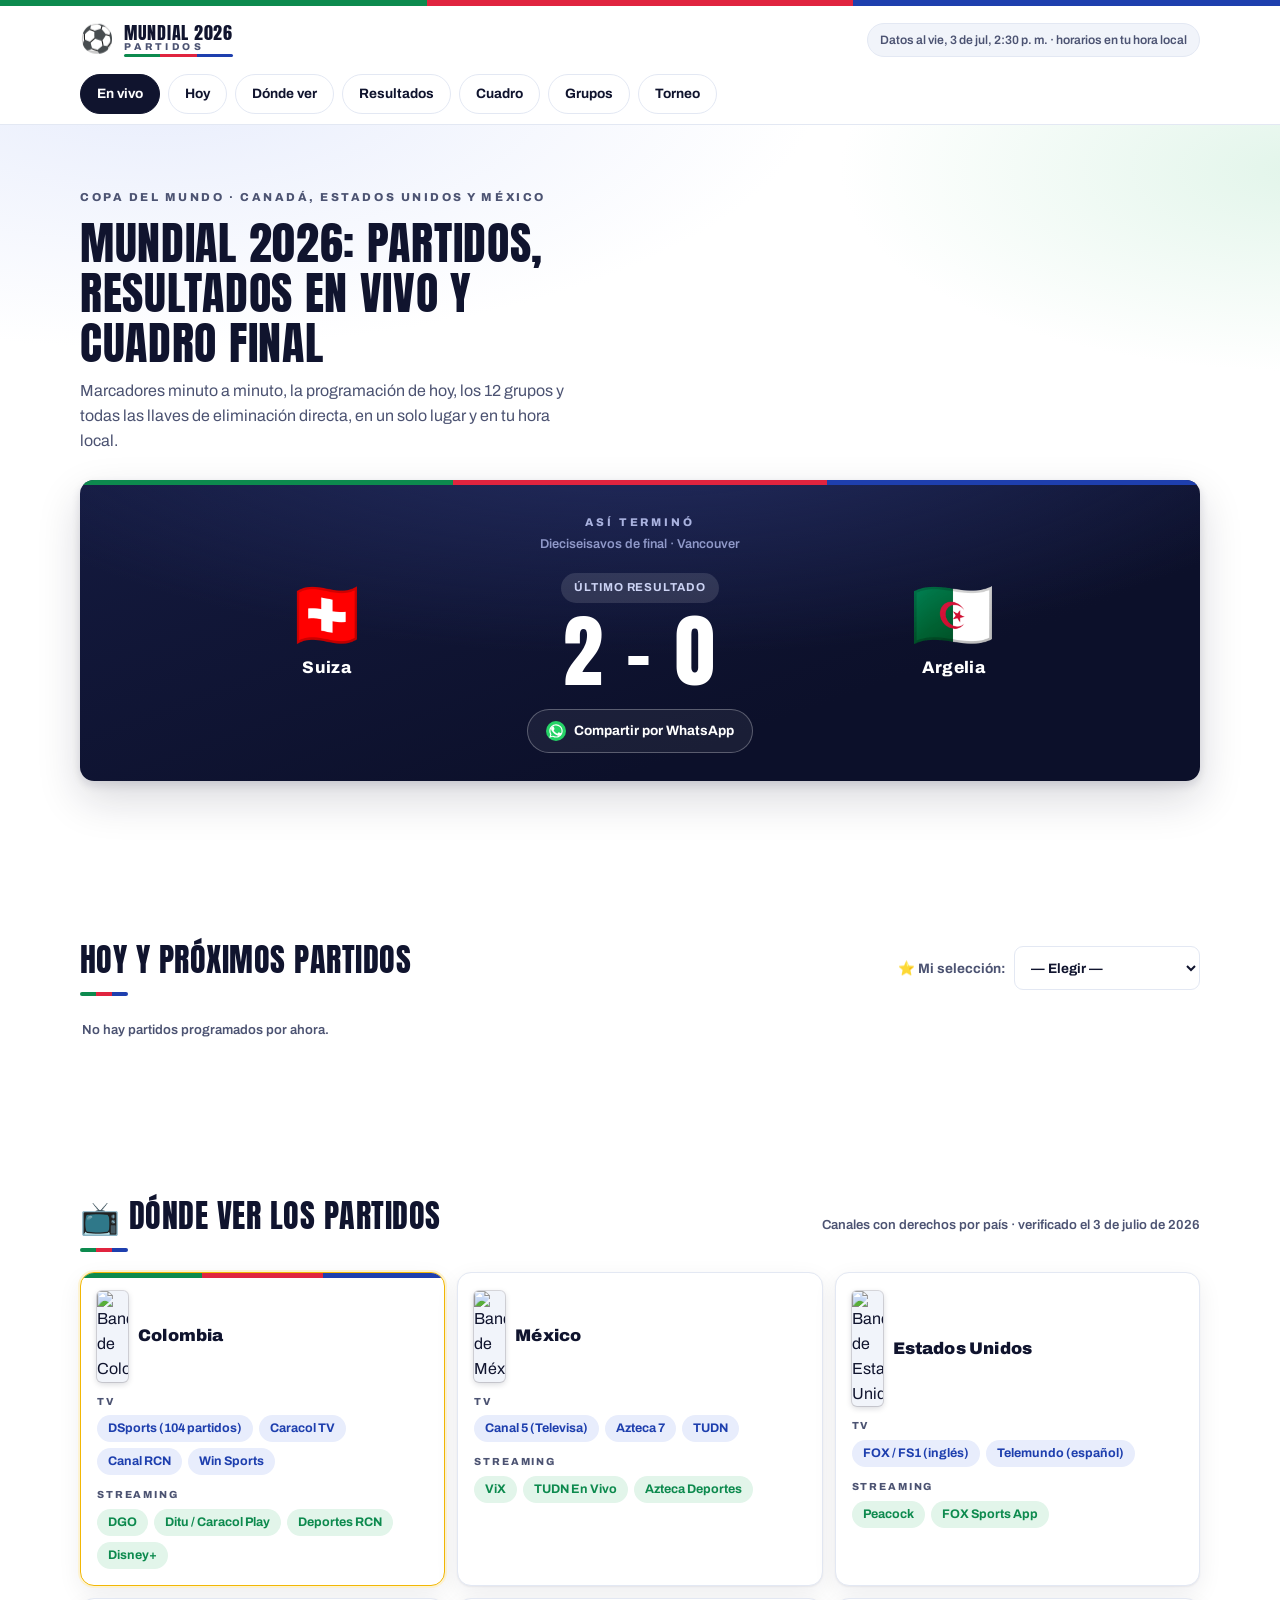
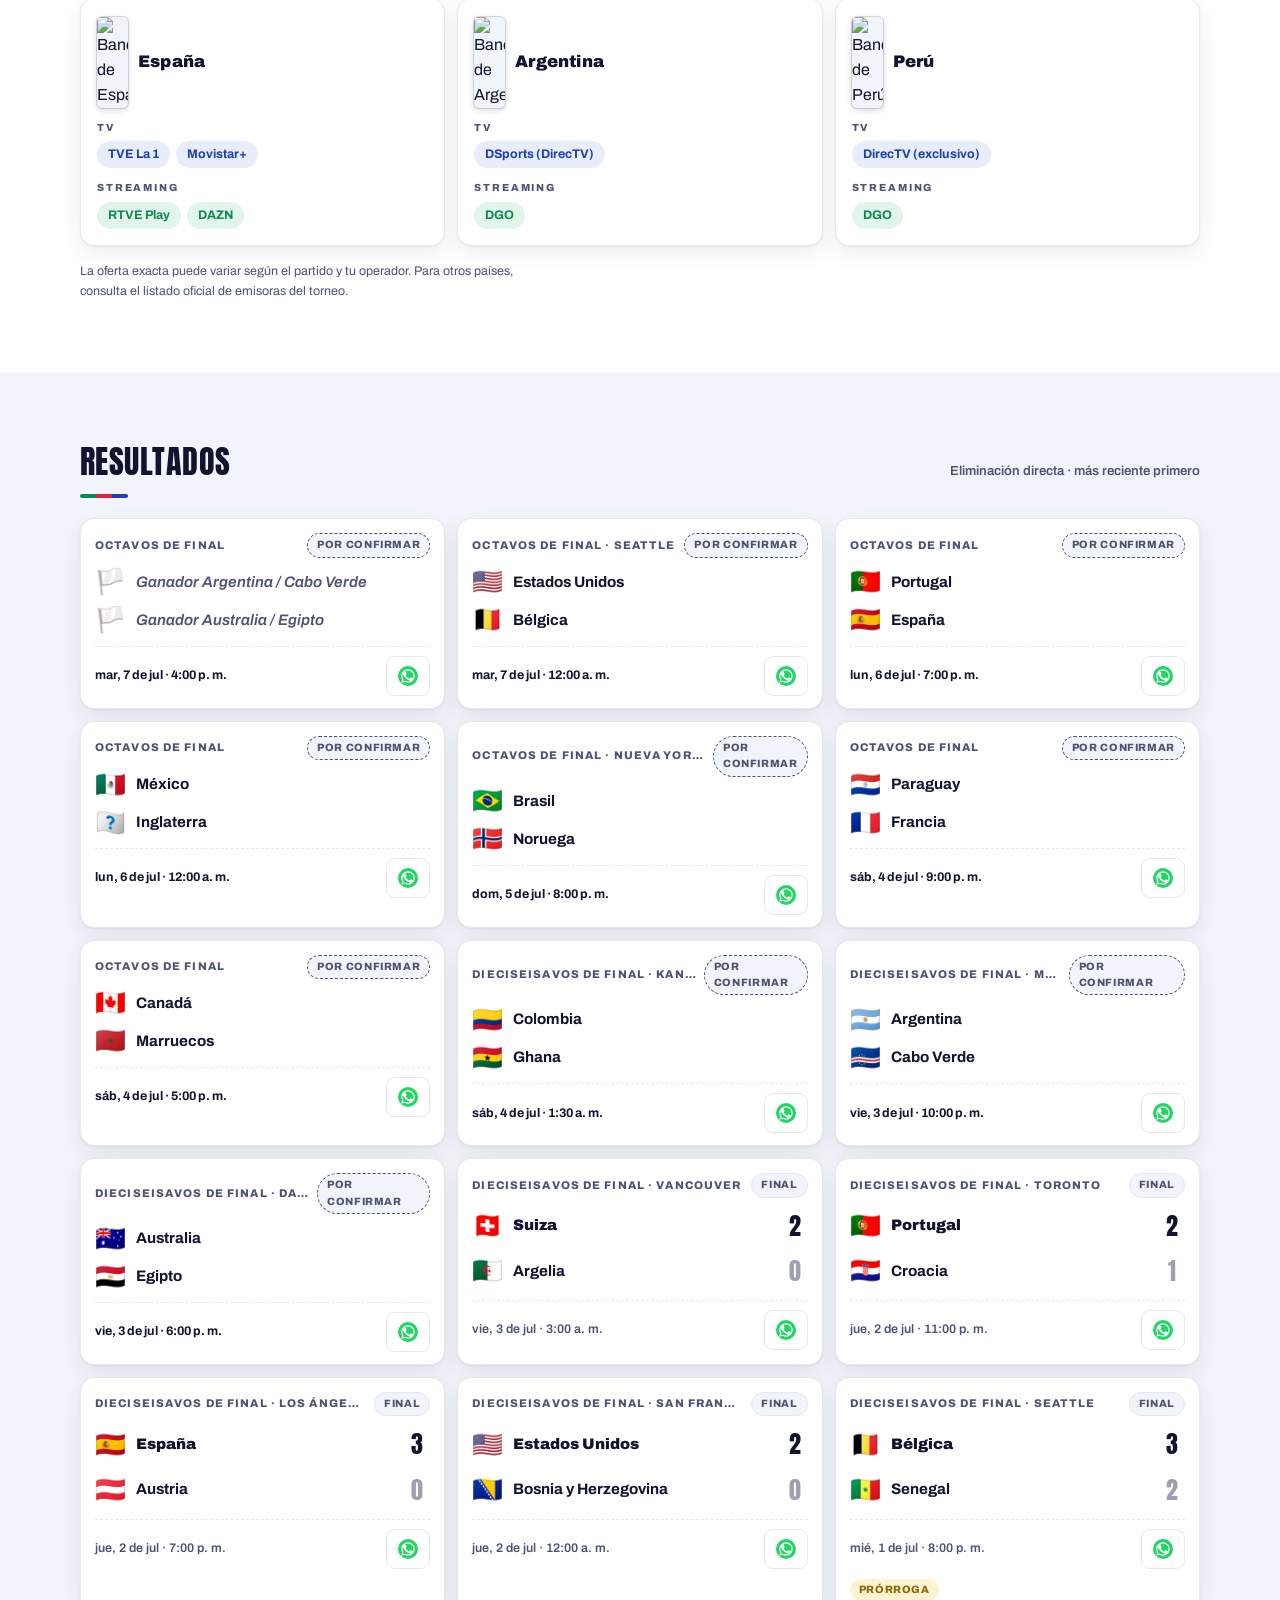
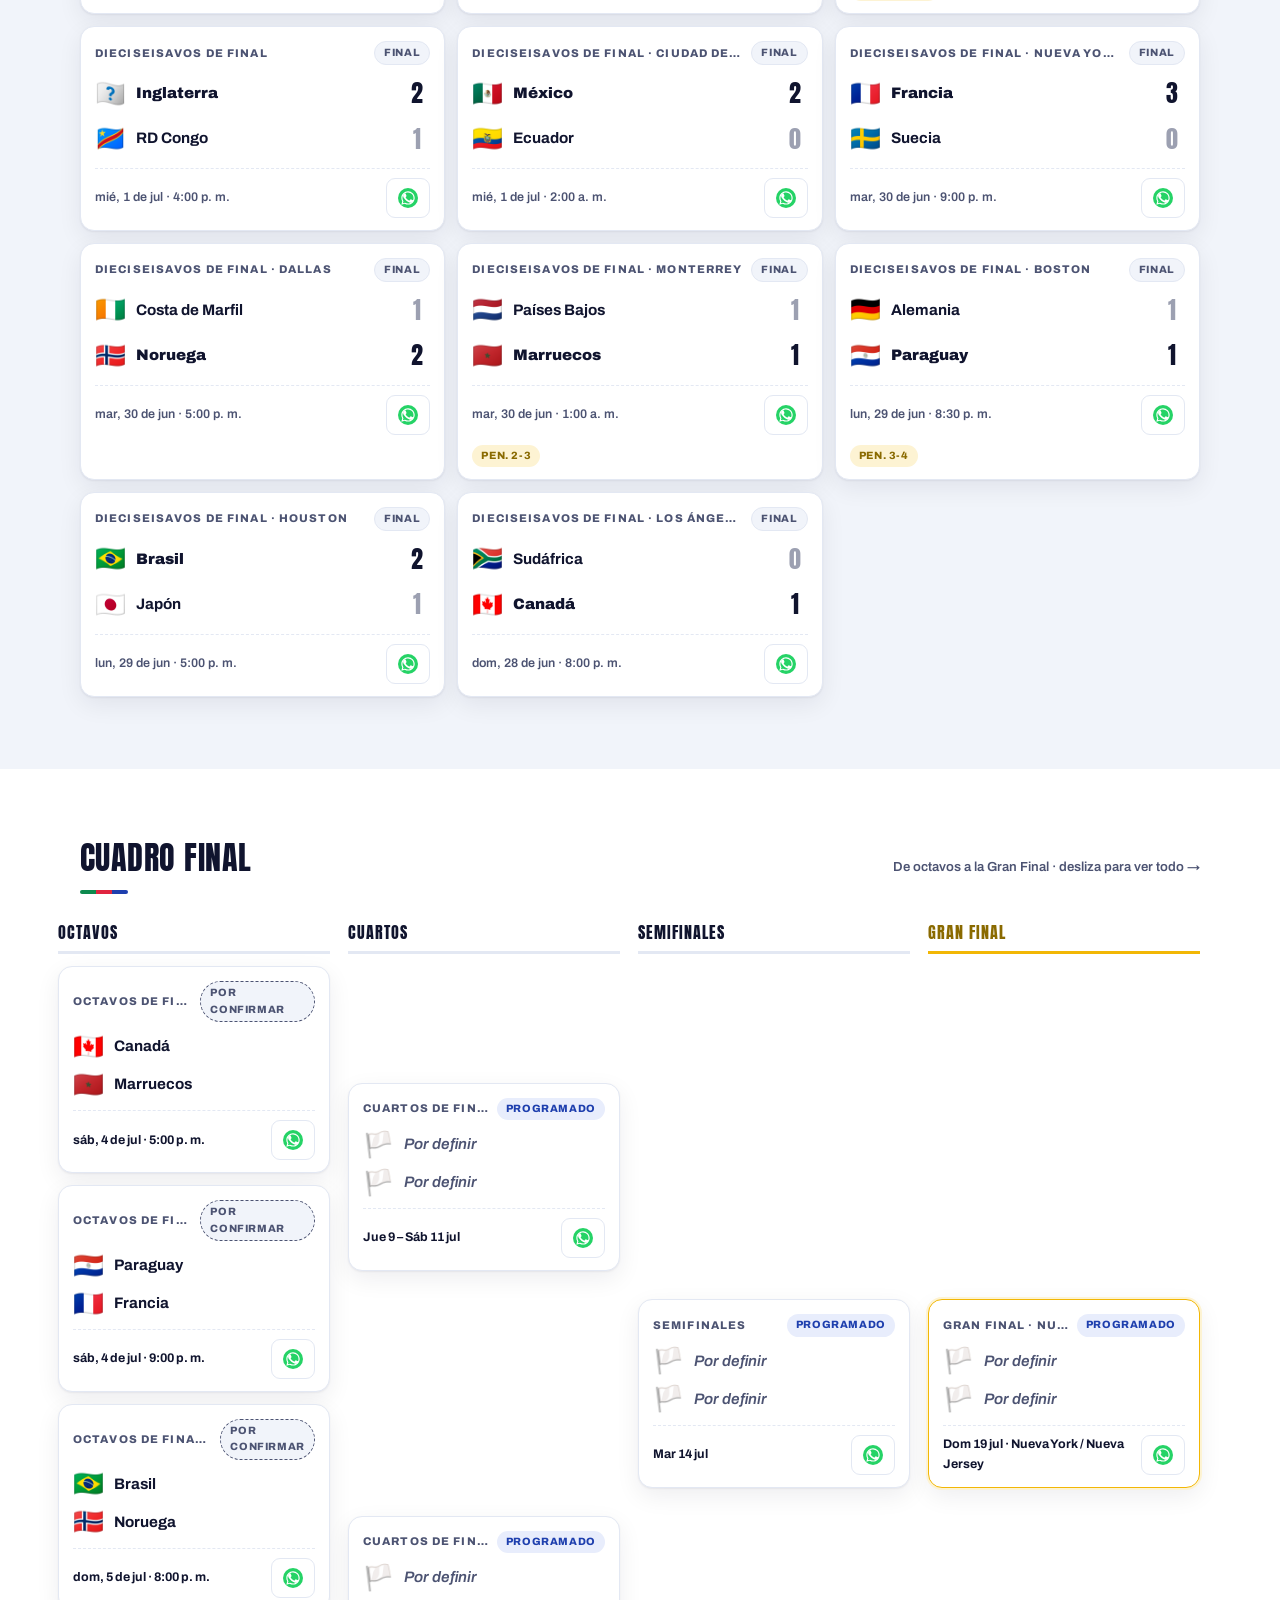
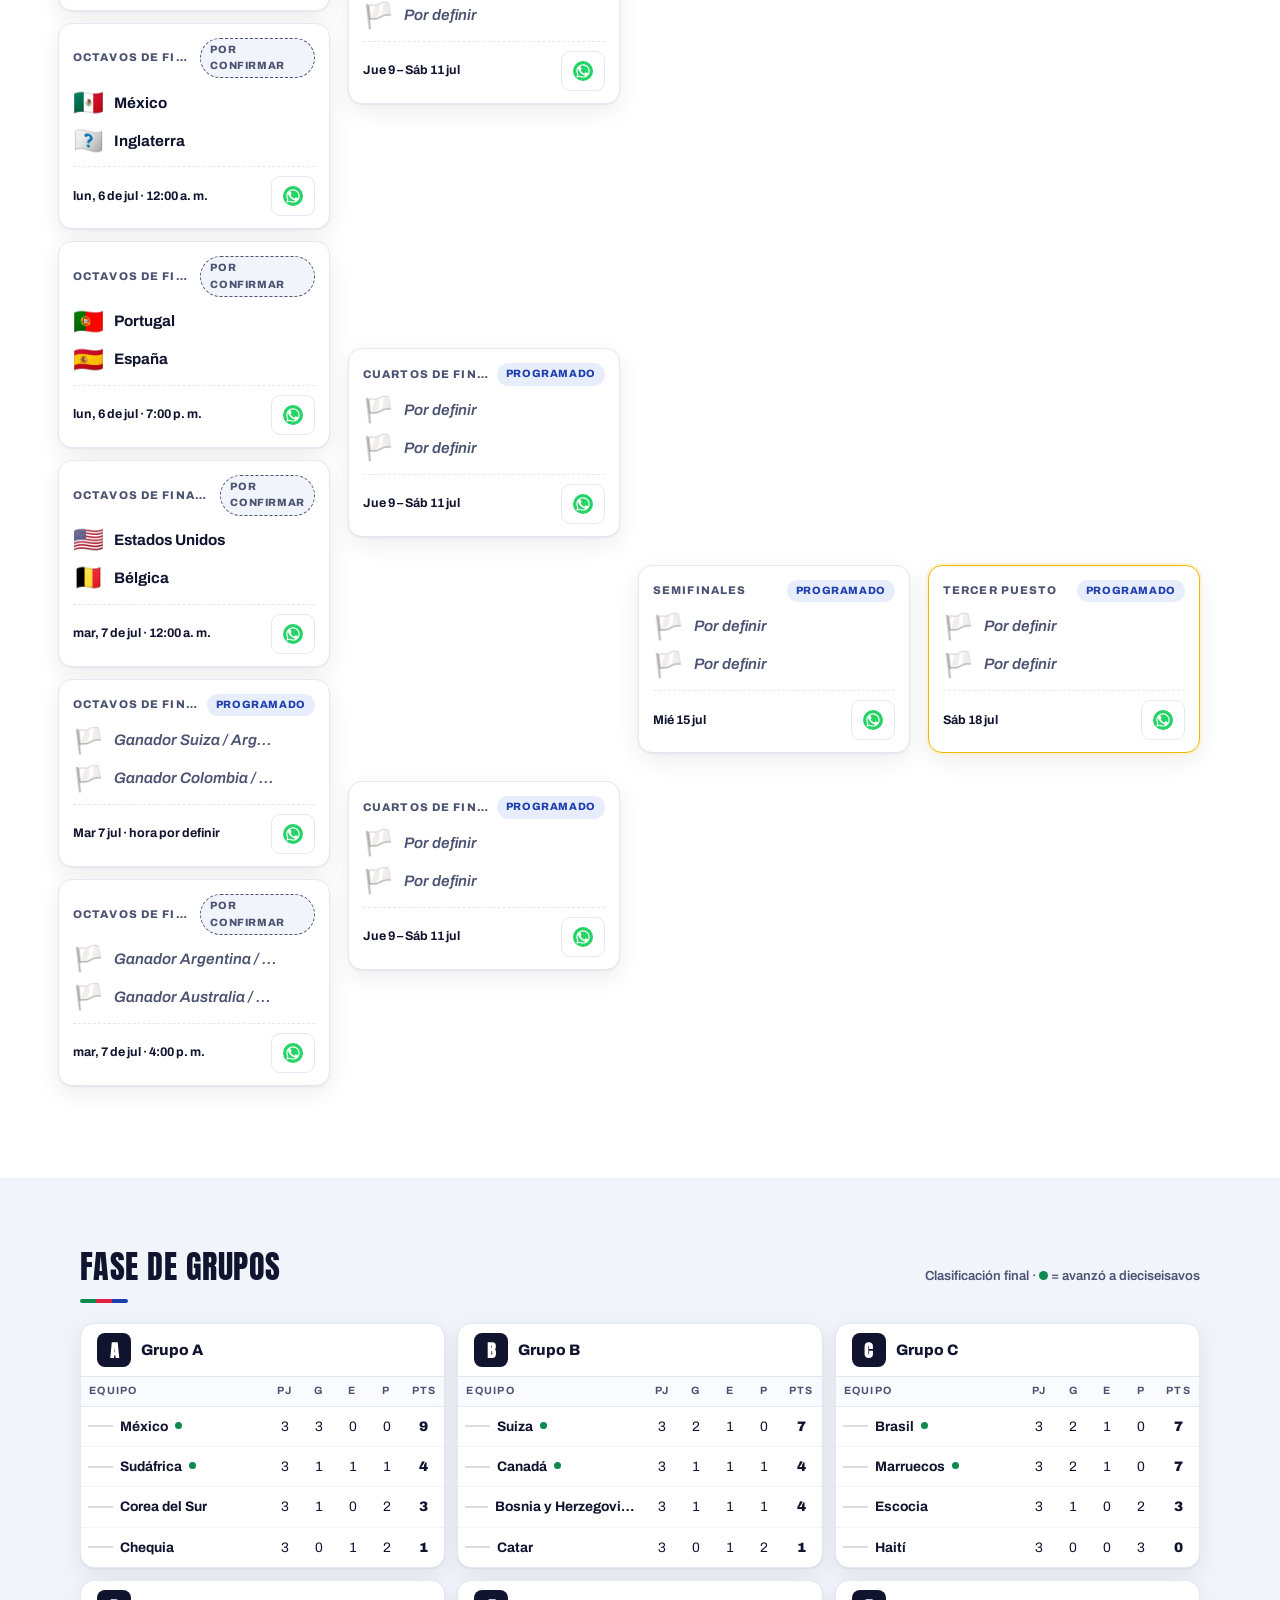
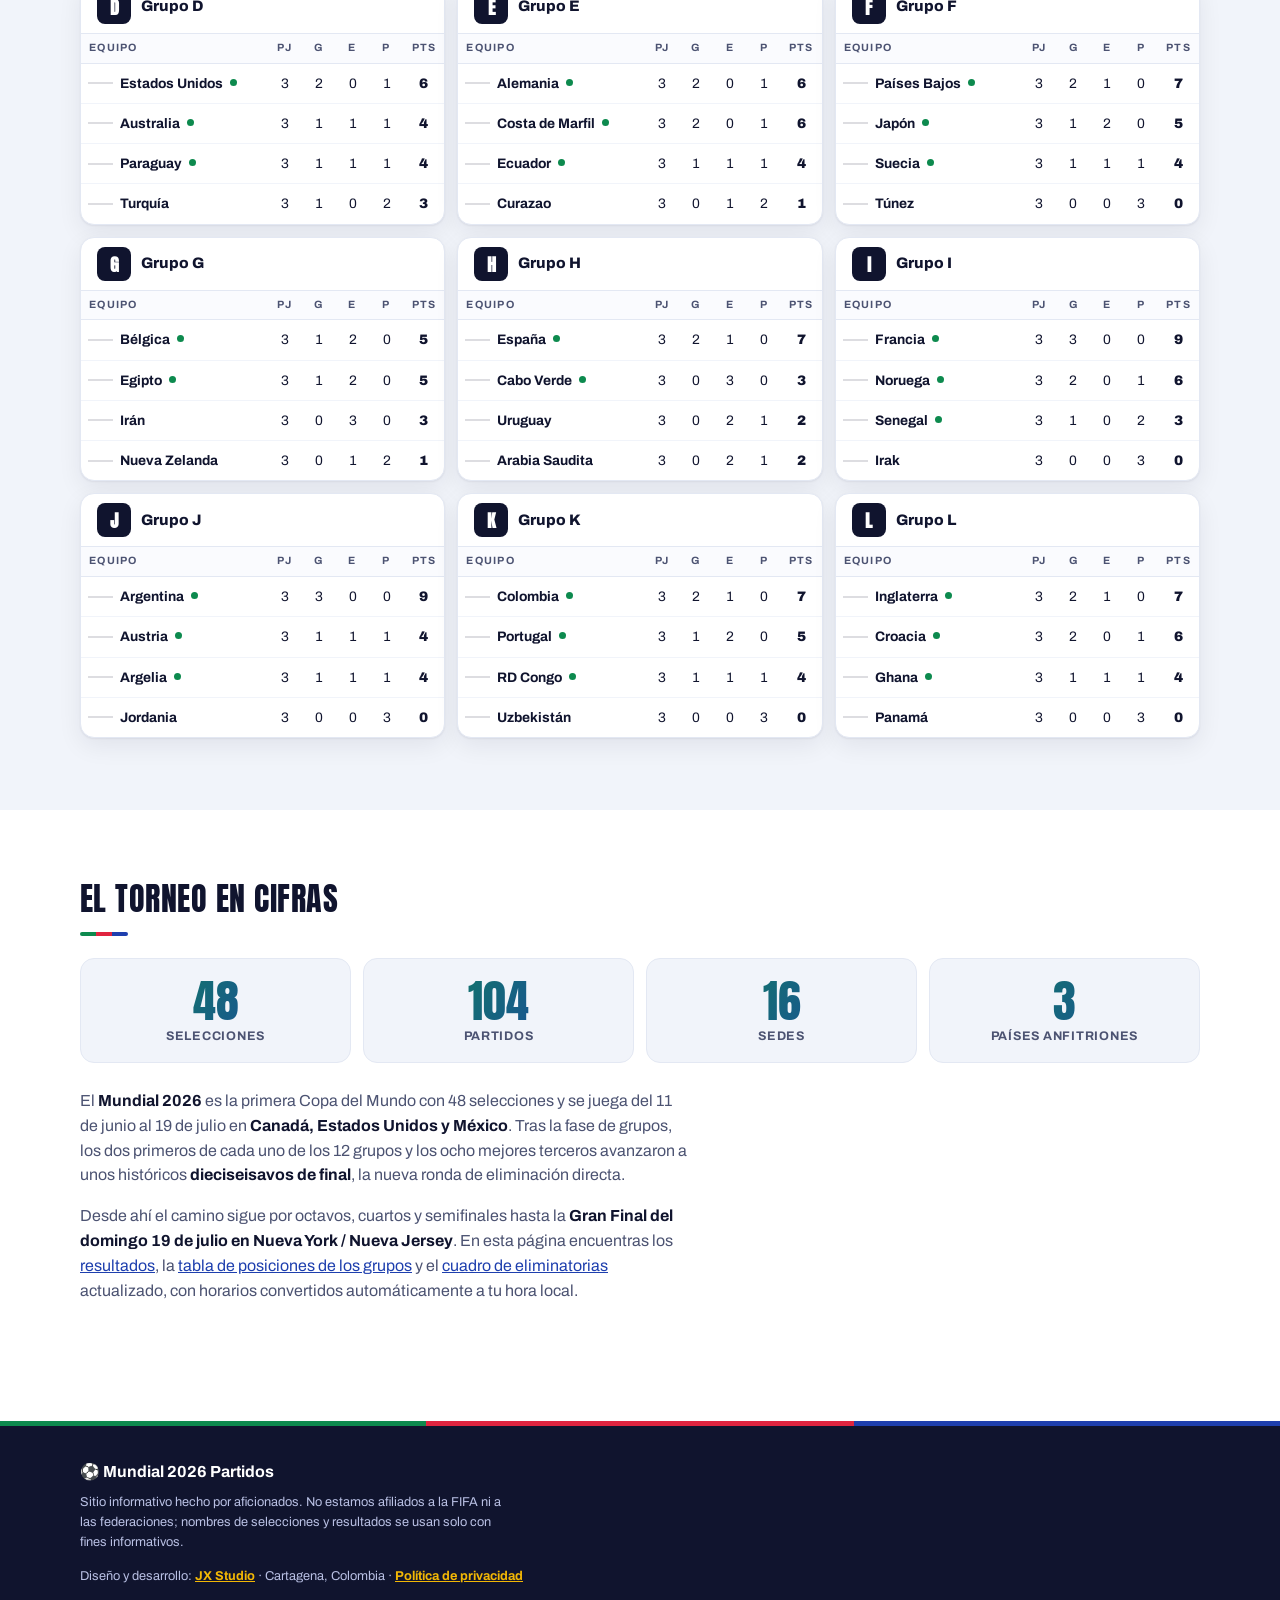
==== index.html @ 3744618a "Add files via upload" ====
<!DOCTYPE html>
<html lang="es">
<head>
  <meta charset="UTF-8">
  <meta name="viewport" content="width=device-width, initial-scale=1.0, viewport-fit=cover">

  <!-- ============ SEO PRINCIPAL ============ -->
  <title>Mundial 2026 Partidos — Resultados en vivo, marcadores, grupos y cuadro final</title>
  <meta name="description" content="Sigue el Mundial 2026 en vivo: partidos de hoy, resultados y marcadores minuto a minuto, tabla de posiciones de los 12 grupos, cuadro final completo y dónde ver cada partido por TV y streaming en Colombia, México, España y más.">
  <meta name="keywords" content="mundial 2026, partidos mundial 2026, resultados mundial 2026, mundial 2026 en vivo, dónde ver mundial 2026, marcadores mundial, grupos mundial 2026, cuadro mundial 2026, copa del mundo 2026, octavos de final mundial, fixture mundial 2026, mundial 2026 canales">
  <meta name="author" content="JX Studio">
  <meta name="robots" content="index, follow, max-image-preview:large">
  <!-- CAMBIAR cuando tengas tu dominio final (o tu subdominio .pages.dev real) -->
  <link rel="canonical" href="https://mundial2026-partidos.pages.dev/">
  <meta name="theme-color" content="#10142e">

  <!-- ============ OPEN GRAPH (Facebook / WhatsApp) ============ -->
  <meta property="og:type" content="website">
  <meta property="og:site_name" content="Mundial 2026 Partidos">
  <meta property="og:title" content="Mundial 2026 Partidos — Resultados en vivo y cuadro final">
  <meta property="og:description" content="Marcadores en vivo, partidos de hoy, grupos y el cuadro completo de eliminatorias del Mundial 2026 en Canadá, Estados Unidos y México.">
  <meta property="og:url" content="https://mundial2026-partidos.pages.dev/">
  <meta property="og:image" content="https://mundial2026-partidos.pages.dev/img/og-image.png">
  <meta property="og:image:width" content="1200">
  <meta property="og:image:height" content="630">
  <meta property="og:locale" content="es_CO">

  <!-- ============ TWITTER / X CARD ============ -->
  <meta name="twitter:card" content="summary_large_image">
  <meta name="twitter:title" content="Mundial 2026 Partidos — Resultados en vivo">
  <meta name="twitter:description" content="Partidos de hoy, marcadores en vivo, grupos y cuadro final del Mundial 2026.">
  <meta name="twitter:image" content="https://mundial2026-partidos.pages.dev/img/og-image.png">

  <!-- ============ FAVICONS E ÍCONOS ============ -->
  <link rel="icon" href="/img/favicon.ico" sizes="32x32">
  <link rel="icon" href="/img/favicon.svg" type="image/svg+xml">
  <link rel="apple-touch-icon" href="/img/apple-touch-icon.png">
  <link rel="manifest" href="/site.webmanifest">

  <!-- ============ TIPOGRAFÍA ============ -->
  <link rel="preconnect" href="https://fonts.googleapis.com">
  <link rel="preconnect" href="https://fonts.gstatic.com" crossorigin>
  <link href="https://fonts.googleapis.com/css2?family=Anton&family=Archivo:wght@400;500;600;700;800;900&display=swap" rel="stylesheet">

  <link rel="stylesheet" href="/css/styles.css">

  <!-- ============ GOOGLE ADSENSE (desactivado) ============
  Cuando tengas tu cuenta de AdSense aprobada:
  1. Reemplaza ca-pub-XXXXXXXXXXXXXXXX por tu ID de editor (Cuenta → Información de la cuenta).
  2. Descomenta la etiqueta <script> de abajo (debe ir en TODAS las páginas, por eso está en el <head>).
  3. Sube /ads.txt con tu ID real (ver ese archivo, ya tiene la línea lista para descomentar).
  4. Activa los 2 bloques "ESPACIO PUBLICITARIO" en el <body>.
  <script async src="https://pagead2.googlesyndication.com/pagead/js/adsbygoogle.js?client=ca-pub-XXXXXXXXXXXXXXXX" crossorigin="anonymous"></script>
  -->

  <!-- ============ DATOS ESTRUCTURADOS (JSON-LD) ============ -->
  <script type="application/ld+json">
  {
    "@context": "https://schema.org",
    "@type": "WebSite",
    "name": "Mundial 2026 Partidos",
    "url": "https://mundial2026-partidos.pages.dev/",
    "description": "Resultados en vivo, partidos, grupos y cuadro final del Mundial 2026.",
    "inLanguage": "es"
  }
  </script>
  <script type="application/ld+json">
  {
    "@context": "https://schema.org",
    "@type": "SportsEvent",
    "name": "Copa del Mundo 2026",
    "sport": "Fútbol",
    "startDate": "2026-06-11",
    "endDate": "2026-07-19",
    "eventStatus": "https://schema.org/EventScheduled",
    "location": [
      { "@type": "Country", "name": "Canadá" },
      { "@type": "Country", "name": "Estados Unidos" },
      { "@type": "Country", "name": "México" }
    ],
    "description": "Torneo mundial de fútbol con 48 selecciones, 104 partidos y 16 sedes en Norteamérica."
  }
  </script>
</head>
<body>

  <!-- Franja tricolor de los 3 países sede (verde MEX · rojo CAN · azul USA) -->
  <div class="tricolor" aria-hidden="true"></div>

  <!-- ============ HEADER ============ -->
  <header class="cabecera">
    <div class="cabecera-inner contenedor">
      <a class="marca" href="#envivo" aria-label="Mundial 2026 Partidos — inicio">
        <span class="marca-balon" aria-hidden="true">⚽</span>
        <span class="marca-texto">
          <strong>MUNDIAL 2026</strong>
          <em>PARTIDOS</em>
        </span>
      </a>
      <p class="chip-datos" id="chip-datos">Cargando datos…</p>
    </div>
    <nav class="navegacion" aria-label="Secciones">
      <div class="nav-pills contenedor">
        <a href="#envivo" class="pill activo">En vivo</a>
        <a href="#hoy" class="pill">Hoy</a>
        <a href="#dondever" class="pill">Dónde ver</a>
        <a href="#resultados" class="pill">Resultados</a>
        <a href="#cuadro" class="pill">Cuadro</a>
        <a href="#grupos" class="pill">Grupos</a>
        <a href="#torneo" class="pill">Torneo</a>
      </div>
    </nav>
  </header>

  <main>

    <!-- ============ HÉROE: EN VIVO / PRÓXIMO ============ -->
    <section id="envivo" class="seccion seccion-heroe">
      <div class="contenedor">
        <p class="cejilla">Copa del Mundo · Canadá, Estados Unidos y México</p>
        <h1>Mundial 2026: partidos, resultados en vivo y cuadro final</h1>
        <p class="heroe-sub">
          Marcadores minuto a minuto, la programación de hoy, los 12 grupos y todas las
          llaves de eliminación directa, en un solo lugar y en tu hora local.
        </p>

        <div id="hero-contenido" class="marcador-wrap">
          <!-- El marcador principal se dibuja con JavaScript -->
        </div>

        <div id="proximos-mini" class="mini-grid">
          <!-- Siguientes 2 partidos (JS) -->
        </div>
      </div>
    </section>

    <!-- ============ HOY Y PRÓXIMOS ============ -->
    <section id="hoy" class="seccion">
      <div class="contenedor">
        <div class="seccion-cab">
          <h2>Hoy y próximos partidos</h2>
          <div class="mi-seleccion">
            <label for="select-fav">⭐ Mi selección:</label>
            <select id="select-fav" aria-label="Elige tu selección favorita">
              <option value="">— Elegir —</option>
            </select>
          </div>
        </div>
        <div id="lista-proximos" class="carril" tabindex="0" aria-label="Lista de próximos partidos, desplazable">
          <!-- Cards de próximos partidos (JS) -->
        </div>
      </div>
    </section>

    <!-- ============ DÓNDE VER ============ -->
    <section id="dondever" class="seccion">
      <div class="contenedor">
        <div class="seccion-cab">
          <h2>📺 Dónde ver los partidos</h2>
          <p class="seccion-nota">Canales con derechos por país · verificado el <span id="dv-fecha"></span></p>
        </div>
        <div id="dondever-contenido" class="dv-grid">
          <!-- Tarjetas por país (JS) -->
        </div>
        <p class="dv-aviso">
          La oferta exacta puede variar según el partido y tu operador. Para otros países,
          consulta el listado oficial de emisoras del torneo.
        </p>
      </div>
    </section>

    <!-- ============ RESULTADOS ============ -->
    <section id="resultados" class="seccion seccion-alterna">
      <div class="contenedor">
        <div class="seccion-cab">
          <h2>Resultados</h2>
          <p class="seccion-nota">Eliminación directa · más reciente primero</p>
        </div>
        <div id="lista-resultados" class="rejilla-resultados">
          <!-- Cards de resultados (JS) -->
        </div>
      </div>
    </section>

    <!--
    ============ ESPACIO PUBLICITARIO 1 (desactivado) ============
    Cuando tengas cuenta de AdSense aprobada y hayas creado un bloque de
    anuncios "En el contenido" para esta página: reemplaza data-ad-client
    y data-ad-slot con los tuyos y descomenta este bloque. Más detalles
    en README.md § Monetización.
    <div class="anuncio contenedor">
      <span class="anuncio-etiqueta">Publicidad</span>
      <ins class="adsbygoogle"
           style="display:block"
           data-ad-client="ca-pub-XXXXXXXXXXXXXXXX"
           data-ad-slot="XXXXXXXXXX"
           data-ad-format="auto"
           data-full-width-responsive="true"></ins>
      <script>(adsbygoogle = window.adsbygoogle || []).push({});</script>
    </div>
    -->

    <!-- ============ CUADRO FINAL ============ -->
    <section id="cuadro" class="seccion">
      <div class="contenedor">
        <div class="seccion-cab">
          <h2>Cuadro final</h2>
          <p class="seccion-nota">De octavos a la Gran Final · desliza para ver todo →</p>
        </div>
      </div>
      <div id="cuadro-contenido" class="cuadro" tabindex="0" aria-label="Cuadro de eliminatorias, desplazable">
        <!-- Columnas del bracket (JS) -->
      </div>
    </section>

    <!-- ============ GRUPOS ============ -->
    <section id="grupos" class="seccion seccion-alterna">
      <div class="contenedor">
        <div class="seccion-cab">
          <h2>Fase de grupos</h2>
          <p class="seccion-nota">Clasificación final · <span class="punto-verde"></span> = avanzó a dieciseisavos</p>
        </div>
        <div id="grupos-contenido" class="rejilla-grupos">
          <!-- 12 tablas de grupos (JS) -->
        </div>
      </div>
    </section>

    <!--
    ============ ESPACIO PUBLICITARIO 2 (desactivado) ============
    Mismo bloque, usa un data-ad-slot DISTINTO al del espacio 1 (un ID de
    bloque de anuncios por cada ubicación en la página).
    <div class="anuncio contenedor">
      <span class="anuncio-etiqueta">Publicidad</span>
      <ins class="adsbygoogle"
           style="display:block"
           data-ad-client="ca-pub-XXXXXXXXXXXXXXXX"
           data-ad-slot="XXXXXXXXXX"
           data-ad-format="auto"
           data-full-width-responsive="true"></ins>
      <script>(adsbygoogle = window.adsbygoogle || []).push({});</script>
    </div>
    -->

    <!-- ============ DATOS DEL TORNEO (contenido estático, bueno para SEO) ============ -->
    <section id="torneo" class="seccion">
      <div class="contenedor">
        <h2>El torneo en cifras</h2>
        <div class="cifras">
          <div class="cifra"><strong>48</strong><span>selecciones</span></div>
          <div class="cifra"><strong>104</strong><span>partidos</span></div>
          <div class="cifra"><strong>16</strong><span>sedes</span></div>
          <div class="cifra"><strong>3</strong><span>países anfitriones</span></div>
        </div>
        <div class="torneo-texto">
          <p>
            El <strong>Mundial 2026</strong> es la primera Copa del Mundo con 48 selecciones y se juega
            del 11 de junio al 19 de julio en <strong>Canadá, Estados Unidos y México</strong>. Tras la fase de
            grupos, los dos primeros de cada uno de los 12 grupos y los ocho mejores terceros avanzaron a unos
            históricos <strong>dieciseisavos de final</strong>, la nueva ronda de eliminación directa.
          </p>
          <p>
            Desde ahí el camino sigue por octavos, cuartos y semifinales hasta la <strong>Gran Final del
            domingo 19 de julio en Nueva York / Nueva Jersey</strong>. En esta página encuentras los
            <a href="#resultados">resultados</a>, la <a href="#grupos">tabla de posiciones de los grupos</a> y el
            <a href="#cuadro">cuadro de eliminatorias</a> actualizado, con horarios convertidos automáticamente
            a tu hora local.
          </p>
        </div>
      </div>
    </section>

  </main>

  <!-- ============ FOOTER ============ -->
  <footer class="pie">
    <div class="contenedor">
      <p class="pie-marca">⚽ <strong>Mundial 2026 Partidos</strong></p>
      <p class="pie-nota">
        Sitio informativo hecho por aficionados. No estamos afiliados a la FIFA ni a las federaciones;
        nombres de selecciones y resultados se usan solo con fines informativos.
      </p>
      <p class="pie-credito">Diseño y desarrollo: <a href="https://jxstudio.pages.dev" rel="noopener" target="_blank">JX Studio</a> · Cartagena, Colombia · <a href="/privacidad.html">Política de privacidad</a></p>
    </div>
  </footer>

  <!-- Aviso de gol -->
  <div id="toast" class="toast" role="status" aria-live="assertive"></div>

  <noscript>
    <p class="sin-js contenedor">Esta página necesita JavaScript para mostrar los marcadores y tablas en vivo.</p>
  </noscript>

  <script src="/js/data.js"></script>
  <script src="/js/script.js" defer></script>
</body>
</html>
---- css/styles.css ----
/* ============================================================
   MUNDIAL 2026 PARTIDOS — styles.css
   Base blanca + identidad tricolor de los 3 países sede:
   verde (México) · rojo (Canadá) · azul (Estados Unidos).
   Mobile-first: 360px → 768px → 1080px+.
   ============================================================ */

/* ---------- Tokens ---------- */
:root {
  --blanco: #ffffff;
  --marfil: #fafbfe;
  --niebla: #f1f4fa;
  --linea:  #e3e8f3;

  --tinta:        #10142e;
  --tinta-suave:  #4c5372;

  --verde:        #0d8a4e;
  --verde-suave:  #e2f5ea;
  --rojo:         #e0243f;
  --rojo-suave:   #fde8ec;
  --azul:         #1e3fae;
  --azul-suave:   #e8edfc;
  --oro:          #f2b705;
  --oro-suave:    #fdf3d3;

  --fuente-display: 'Anton', 'Archivo', sans-serif;
  --fuente-cuerpo:  'Archivo', system-ui, sans-serif;

  --radio: 14px;
  --radio-sm: 9px;
  --ancho-max: 1120px;   /* ancho máximo del contenido (crece en pantallas 1440px+) */
  --sombra: 0 1px 2px rgba(16, 20, 46, .06), 0 8px 24px rgba(16, 20, 46, .07);
  --sombra-alta: 0 4px 10px rgba(16, 20, 46, .12), 0 18px 44px rgba(16, 20, 46, .16);

  --degradado-tricolor: linear-gradient(90deg,
      var(--verde) 0 33.33%,
      var(--rojo) 33.33% 66.66%,
      var(--azul) 66.66% 100%);
}

/* ---------- Reset básico ---------- */
*, *::before, *::after { box-sizing: border-box; }

html { scroll-behavior: smooth; scroll-padding-top: 118px; }

body {
  margin: 0;
  font-family: var(--fuente-cuerpo);
  font-size: 16px;
  line-height: 1.55;
  color: var(--tinta);
  background: var(--blanco);
  -webkit-font-smoothing: antialiased;
  /* iPhone con notch en horizontal: que nada quede debajo de la muesca */
  padding-left: env(safe-area-inset-left);
  padding-right: env(safe-area-inset-right);
}

img { max-width: 100%; display: block; }
a { color: var(--azul); }
h1, h2, h3 { margin: 0; }

.contenedor {
  width: min(100% - 32px, var(--ancho-max));
  margin-inline: auto;
}

/* Franja tricolor superior */
.tricolor {
  height: 6px;
  background: var(--degradado-tricolor);
}

/* ============================================================
   CABECERA
   ============================================================ */
.cabecera {
  position: sticky;
  top: 0;
  z-index: 50;
  background: rgba(255, 255, 255, .92);
  -webkit-backdrop-filter: blur(10px);
  backdrop-filter: blur(10px);
  border-bottom: 1px solid var(--linea);
  padding-top: env(safe-area-inset-top);
}

.cabecera-inner {
  display: flex;
  align-items: center;
  justify-content: space-between;
  gap: 12px;
  padding: 10px 0 6px;
}

.marca {
  display: flex;
  align-items: center;
  gap: 10px;
  text-decoration: none;
  color: var(--tinta);
  min-height: 48px;
}

.marca-balon { font-size: 1.7rem; line-height: 1; }

.marca-texto { display: flex; flex-direction: column; line-height: 1.05; }

.marca-texto strong {
  font-family: var(--fuente-display);
  font-weight: 400;
  font-size: 1.15rem;
  letter-spacing: .04em;
}

.marca-texto em {
  font-style: normal;
  font-weight: 800;
  font-size: .62rem;
  letter-spacing: .34em;
  color: var(--tinta-suave);
  position: relative;
  padding-bottom: 4px;
}

.marca-texto em::after {
  content: "";
  position: absolute;
  left: 0; bottom: 0;
  width: 100%; height: 3px;
  border-radius: 2px;
  background: var(--degradado-tricolor);
}

.chip-datos {
  margin: 0;
  font-size: .72rem;
  font-weight: 600;
  color: var(--tinta-suave);
  background: var(--niebla);
  border: 1px solid var(--linea);
  border-radius: 999px;
  padding: 7px 12px;
  white-space: nowrap;
  overflow: hidden;
  text-overflow: ellipsis;
  max-width: 46vw;
}

.chip-datos.en-vivo {
  color: var(--rojo);
  background: var(--rojo-suave);
  border-color: #f6c2cc;
}

/* Navegación por pastillas */
.navegacion { overflow-x: auto; scrollbar-width: none; }
.navegacion::-webkit-scrollbar { display: none; }

.nav-pills {
  display: flex;
  gap: 8px;
  padding: 4px 0 10px;
  width: max-content;
  min-width: min(100% - 32px, var(--ancho-max));
}

.pill {
  display: inline-flex;
  align-items: center;
  min-height: 40px;
  padding: 0 16px;
  border-radius: 999px;
  border: 1px solid var(--linea);
  background: var(--blanco);
  color: var(--tinta);
  font-weight: 700;
  font-size: .85rem;
  text-decoration: none;
  white-space: nowrap;
  transition: background .15s ease, color .15s ease, border-color .15s ease;
}

.pill.activo {
  background: var(--tinta);
  border-color: var(--tinta);
  color: var(--blanco);
}

/* ============================================================
   SECCIONES
   ============================================================ */
.seccion { padding: 44px 0 52px; }
.seccion-alterna { background: var(--niebla); }

.seccion-cab {
  display: flex;
  flex-wrap: wrap;
  align-items: baseline;
  justify-content: space-between;
  gap: 8px 16px;
  margin-bottom: 20px;
}

h1, h2 {
  font-family: var(--fuente-display);
  font-weight: 400;
  letter-spacing: .015em;
  text-transform: uppercase;
}

h1 { font-size: clamp(1.7rem, 5.4vw, 2.9rem); line-height: 1.08; max-width: 21ch; }
h2 { font-size: clamp(1.35rem, 4vw, 2rem); }

.cejilla {
  margin: 0 0 10px;
  font-size: .72rem;
  font-weight: 800;
  letter-spacing: .22em;
  text-transform: uppercase;
  color: var(--tinta-suave);
}

.heroe-sub {
  margin: 12px 0 26px;
  max-width: 56ch;
  color: var(--tinta-suave);
  font-size: 1rem;
}

.seccion-nota { margin: 0; font-size: .82rem; color: var(--tinta-suave); font-weight: 600; }

.punto-verde {
  display: inline-block;
  width: 9px; height: 9px;
  border-radius: 50%;
  background: var(--verde);
  vertical-align: baseline;
}

/* ============================================================
   MARCADOR HÉROE (elemento firma: tarjeta oscura tipo tablero)
   ============================================================ */
.marcador-wrap { margin-bottom: 18px; }

.marcador {
  position: relative;
  overflow: hidden;
  border-radius: var(--radio);
  background:
    radial-gradient(120% 160% at 50% -30%, #263066 0%, transparent 55%),
    linear-gradient(160deg, #141a3f 0%, #0c102a 70%);
  color: var(--blanco);
  box-shadow: var(--sombra-alta);
  padding: 26px 18px 22px;
  text-align: center;
}

.marcador::before {
  content: "";
  position: absolute;
  inset: 0 0 auto 0;
  height: 5px;
  background: var(--degradado-tricolor);
}

.m-fase {
  margin: 0 0 4px;
  font-size: .7rem;
  font-weight: 800;
  letter-spacing: .26em;
  text-transform: uppercase;
  color: #aab3e0;
}

.m-lugar { margin: 0 0 18px; font-size: .8rem; color: #8f98c8; font-weight: 600; }

.m-fila {
  display: grid;
  grid-template-columns: 1fr auto 1fr;
  align-items: center;
  gap: 8px;
}

.m-equipo { display: flex; flex-direction: column; align-items: center; gap: 6px; min-width: 0; }
.m-bandera { font-size: clamp(2.6rem, 9vw, 4.2rem); line-height: 1; }
.m-nombre {
  font-weight: 800;
  font-size: clamp(.8rem, 2.6vw, 1.05rem);
  letter-spacing: .02em;
  max-width: 100%;
}

.m-centro { display: flex; flex-direction: column; align-items: center; gap: 8px; padding: 0 4px; }

.m-marcador {
  font-family: var(--fuente-display);
  font-size: clamp(2.7rem, 11vw, 5rem);
  line-height: 1;
  letter-spacing: .03em;
  white-space: nowrap;
}

.m-penales { font-size: .82rem; font-weight: 700; color: var(--oro); }

.badge-vivo {
  display: inline-flex;
  align-items: center;
  gap: 7px;
  background: var(--rojo);
  color: #fff;
  font-size: .72rem;
  font-weight: 800;
  letter-spacing: .14em;
  padding: 6px 13px;
  border-radius: 999px;
  text-transform: uppercase;
}

.badge-vivo::before {
  content: "";
  width: 8px; height: 8px;
  border-radius: 50%;
  background: #fff;
  animation: pulso 1.15s ease-in-out infinite;
}

@keyframes pulso {
  0%, 100% { opacity: 1; transform: scale(1); }
  50%      { opacity: .35; transform: scale(.7); }
}

.badge-estado {
  display: inline-block;
  background: rgba(255, 255, 255, .12);
  color: #cdd4f5;
  font-size: .72rem;
  font-weight: 700;
  letter-spacing: .08em;
  padding: 6px 13px;
  border-radius: 999px;
  text-transform: uppercase;
}

.m-cuenta {
  font-family: var(--fuente-display);
  font-size: clamp(1.7rem, 7vw, 3rem);
  letter-spacing: .05em;
}

.m-cuenta-etq { font-size: .72rem; letter-spacing: .2em; color: #8f98c8; font-weight: 700; text-transform: uppercase; }

.m-acciones { margin-top: 18px; display: flex; justify-content: center; gap: 10px; flex-wrap: wrap; }

.btn-ws {
  display: inline-flex;
  align-items: center;
  gap: 8px;
  min-height: 44px;
  padding: 0 18px;
  border-radius: 999px;
  border: 1px solid rgba(255, 255, 255, .28);
  background: rgba(255, 255, 255, .06);
  color: #fff;
  font-weight: 700;
  font-size: .85rem;
  text-decoration: none;
  cursor: pointer;
  transition: background .15s ease;
}

/* Icono real de WhatsApp (SVG inline) dentro de los botones de compartir */
.icono-ws {
  flex-shrink: 0;
  display: block;
}
.icono-ws.ico-sm { width: 20px; height: 20px; }
.icono-ws.ico-md { width: 20px; height: 20px; }

/* Mini tarjetas bajo el héroe */
.mini-grid {
  display: grid;
  grid-template-columns: 1fr;
  gap: 10px;
}

/* ============================================================
   TARJETAS DE PARTIDO
   ============================================================ */
.card-partido {
  position: relative;
  background: var(--blanco);
  border: 1px solid var(--linea);
  border-radius: var(--radio);
  box-shadow: var(--sombra);
  padding: 14px 14px 12px;
  display: flex;
  flex-direction: column;
  gap: 10px;
  min-width: 0;
}

.card-partido.es-fav { border-color: var(--oro); box-shadow: 0 0 0 2px var(--oro-suave), var(--sombra); }

.cp-meta {
  display: flex;
  align-items: center;
  justify-content: space-between;
  gap: 8px;
  font-size: .7rem;
  font-weight: 800;
  letter-spacing: .1em;
  text-transform: uppercase;
  color: var(--tinta-suave);
}

.cp-fase { overflow: hidden; text-overflow: ellipsis; white-space: nowrap; }

.tag {
  display: inline-block;
  padding: 3px 9px;
  border-radius: 999px;
  font-size: .66rem;
  font-weight: 800;
  letter-spacing: .06em;
}
.tag-vivo    { background: var(--rojo);       color: #fff; }
.tag-fin     { background: var(--niebla);     color: var(--tinta-suave); border: 1px solid var(--linea); }
.tag-prog    { background: var(--azul-suave); color: var(--azul); }
.tag-nota    { background: var(--oro-suave);  color: #8a6a00; }
.tag-porconf { background: var(--niebla);     color: var(--tinta-suave); border: 1px dashed var(--tinta-suave); }

.cp-equipos { display: flex; flex-direction: column; gap: 8px; }

.cp-linea {
  display: grid;
  grid-template-columns: auto 1fr auto;
  align-items: center;
  gap: 10px;
  min-height: 30px;
}

.cp-bandera { font-size: 1.55rem; line-height: 1; }

.cp-nombre { font-weight: 700; font-size: .95rem; overflow: hidden; text-overflow: ellipsis; white-space: nowrap; }
.cp-nombre.ganador { font-weight: 900; }
.cp-nombre.tbd { color: var(--tinta-suave); font-weight: 600; font-style: italic; }

.cp-gol {
  font-family: var(--fuente-display);
  font-size: 1.5rem;
  min-width: 26px;
  text-align: center;
}
.cp-gol.perdedor { color: var(--tinta-suave); opacity: .55; }

.cp-pie {
  display: flex;
  align-items: center;
  justify-content: space-between;
  gap: 8px;
  border-top: 1px dashed var(--linea);
  padding-top: 9px;
  font-size: .78rem;
  color: var(--tinta-suave);
  font-weight: 600;
}

.cp-hora strong { color: var(--tinta); }

.cuenta-mini { font-weight: 800; color: var(--azul); font-variant-numeric: tabular-nums; }

.btn-mini {
  display: inline-flex;
  align-items: center;
  justify-content: center;
  min-width: 44px;
  min-height: 40px;
  padding: 0 10px;
  border-radius: var(--radio-sm);
  border: 1px solid var(--linea);
  background: var(--blanco);
  color: var(--tinta-suave);
  font-size: 1rem;
  cursor: pointer;
  text-decoration: none;
  transition: background .15s ease, color .15s ease;
}

/* Destello cuando cambia un marcador (gol) */
.destello { animation: destello 1.6s ease; }
@keyframes destello {
  0%   { box-shadow: 0 0 0 3px var(--verde), var(--sombra-alta); transform: scale(1.015); }
  100% { box-shadow: var(--sombra); transform: scale(1); }
}

/* Carril horizontal (próximos) */
.carril {
  display: grid;
  grid-auto-flow: column;
  grid-auto-columns: min(86%, 320px);
  gap: 12px;
  overflow-x: auto;
  padding: 4px 2px 14px;
  scroll-snap-type: x mandatory;
  scrollbar-width: thin;
}
.carril > .card-partido { scroll-snap-align: start; }

.mi-seleccion {
  display: flex;
  align-items: center;
  gap: 8px;
  font-size: .85rem;
  font-weight: 700;
  color: var(--tinta-suave);
}

.mi-seleccion select {
  font: inherit;
  font-weight: 700;
  color: var(--tinta);
  background: var(--blanco);
  border: 1px solid var(--linea);
  border-radius: var(--radio-sm);
  padding: 10px 12px;
  min-height: 44px;
  max-width: 190px;
}

/* ============================================================
   RESULTADOS
   ============================================================ */
.rejilla-resultados {
  display: grid;
  grid-template-columns: 1fr;
  gap: 12px;
}

/* ============================================================
   CUADRO (bracket)
   ============================================================ */
.cuadro {
  display: grid;
  grid-auto-flow: column;
  grid-auto-columns: 258px;
  gap: 18px;
  overflow-x: auto;
  padding: 6px max(16px, calc((100vw - var(--ancho-max)) / 2)) 20px;
  scroll-snap-type: x proximity;
}

.col-fase { display: flex; flex-direction: column; gap: 12px; }
.col-fase > * { scroll-snap-align: start; }

.col-titulo {
  font-family: var(--fuente-display);
  font-size: 1.02rem;
  letter-spacing: .06em;
  text-transform: uppercase;
  padding-bottom: 6px;
  border-bottom: 3px solid var(--linea);
}

.col-fase.es-final .col-titulo { border-color: var(--oro); color: #8a6a00; }
.col-fase.es-final { justify-content: center; }
.col-fase.es-final .card-partido { border-color: var(--oro); box-shadow: 0 0 0 2px var(--oro-suave), var(--sombra); }

.llaves { display: flex; flex-direction: column; gap: 12px; flex: 1; justify-content: space-around; }

/* ============================================================
   GRUPOS
   ============================================================ */
.rejilla-grupos {
  display: grid;
  grid-template-columns: 1fr;
  gap: 12px;
}

.grupo {
  background: var(--blanco);
  border: 1px solid var(--linea);
  border-radius: var(--radio);
  box-shadow: var(--sombra);
  overflow: hidden;
}

.grupo summary {
  list-style: none;
  cursor: pointer;
  display: flex;
  align-items: center;
  gap: 10px;
  min-height: 52px;
  padding: 8px 16px;
  font-weight: 800;
  font-size: .95rem;
}
.grupo summary::-webkit-details-marker { display: none; }

.grupo summary .letra {
  font-family: var(--fuente-display);
  font-size: 1.15rem;
  color: var(--blanco);
  background: var(--tinta);
  border-radius: 8px;
  width: 34px; height: 34px;
  display: grid;
  place-items: center;
}

.grupo summary .flecha { margin-left: auto; color: var(--tinta-suave); transition: transform .2s ease; }
.grupo[open] summary .flecha { transform: rotate(180deg); }

.grupo table { width: 100%; border-collapse: collapse; font-size: .86rem; }

.grupo th {
  text-align: left;
  font-size: .66rem;
  letter-spacing: .12em;
  text-transform: uppercase;
  color: var(--tinta-suave);
  padding: 6px 8px;
  border-top: 1px solid var(--linea);
  border-bottom: 1px solid var(--linea);
  background: var(--marfil);
}

.grupo td { padding: 9px 8px; border-bottom: 1px solid var(--niebla); }
.grupo tr:last-child td { border-bottom: none; }

.grupo th.num, .grupo td.num { text-align: center; width: 34px; font-variant-numeric: tabular-nums; }
.grupo td.pts { font-weight: 900; }

.celda-equipo { display: flex; align-items: center; gap: 8px; min-width: 0; }
.celda-equipo .band { font-size: 1.1rem; }
.celda-equipo .nom { overflow: hidden; text-overflow: ellipsis; white-space: nowrap; font-weight: 700; }

.fila-clasificado .nom::after {
  content: "";
  display: inline-block;
  width: 7px; height: 7px;
  border-radius: 50%;
  background: var(--verde);
  margin-left: 7px;
  vertical-align: 2px;
}

.fila-fav { background: var(--oro-suave); }

/* ============================================================
   CIFRAS Y TEXTO DEL TORNEO
   ============================================================ */
.cifras {
  display: grid;
  grid-template-columns: repeat(2, 1fr);
  gap: 12px;
  margin: 22px 0 26px;
}

.cifra {
  background: var(--niebla);
  border: 1px solid var(--linea);
  border-radius: var(--radio);
  text-align: center;
  padding: 18px 8px 14px;
}

.cifra strong {
  display: block;
  font-family: var(--fuente-display);
  font-weight: 400;
  font-size: clamp(2rem, 7vw, 2.9rem);
  line-height: 1;
  background: linear-gradient(120deg, var(--verde), var(--azul));
  -webkit-background-clip: text;
  background-clip: text;
  color: transparent;
  -webkit-text-fill-color: transparent; /* necesario en Safari/iPhone */
}

.cifra span { font-size: .78rem; font-weight: 700; letter-spacing: .06em; text-transform: uppercase; color: var(--tinta-suave); }

.torneo-texto { max-width: 68ch; color: var(--tinta-suave); }
.torneo-texto strong { color: var(--tinta); }
.torneo-texto ul { margin: 0 0 1em; padding-left: 1.2em; }
.torneo-texto li { margin-bottom: 6px; }
.torneo-texto code {
  font-size: .9em;
  background: var(--niebla);
  padding: .1em .4em;
  border-radius: 5px;
}

/* ============================================================
   PUBLICIDAD (marcador de posición, desactivado por defecto)
   ============================================================ */
.anuncio {
  position: relative;
  margin: 10px auto 34px;
  min-height: 110px;
  border: 1px dashed var(--linea);
  border-radius: var(--radio);
  display: grid;
  place-items: center;
  color: var(--tinta-suave);
  background: var(--marfil);
}

.anuncio-etiqueta {
  position: absolute;
  top: 6px; left: 10px;
  font-size: .62rem;
  letter-spacing: .14em;
  text-transform: uppercase;
  font-weight: 800;
}

/* ============================================================
   PIE
   ============================================================ */
.pie {
  background: var(--tinta);
  color: #b9c0e4;
  padding: 34px 0 46px;
  margin-top: 30px;
  border-top: 5px solid transparent;
  border-image: var(--degradado-tricolor) 1;
}

.pie-marca { color: #fff; font-weight: 800; margin: 0 0 8px; }
.pie-nota { font-size: .8rem; max-width: 62ch; margin: 0 0 14px; }
.pie-credito { font-size: .8rem; margin: 0; }
.pie a { color: var(--oro); font-weight: 700; }

/* ============================================================
   TOAST (aviso de gol)
   ============================================================ */
.toast {
  position: fixed;
  left: 50%;
  bottom: calc(18px + env(safe-area-inset-bottom));
  transform: translate(-50%, 20px);
  background: var(--tinta);
  color: #fff;
  font-weight: 800;
  padding: 13px 20px;
  border-radius: 999px;
  box-shadow: var(--sombra-alta);
  border-left: 6px solid var(--verde);
  opacity: 0;
  pointer-events: none;
  transition: opacity .25s ease, transform .25s ease;
  z-index: 90;
  max-width: min(92vw, 480px);
  text-align: center;
}

.toast.visible { opacity: 1; transform: translate(-50%, 0); }

.sin-js { padding: 20px 0; color: var(--rojo); font-weight: 700; }

/* ============================================================
   ACCESIBILIDAD E INTERACCIÓN
   ============================================================ */
:focus-visible {
  outline: 3px solid var(--azul);
  outline-offset: 2px;
  border-radius: 6px;
}

::selection { background: var(--oro-suave); }

@media (hover: hover) {
  .pill:hover { border-color: var(--tinta); }
  .pill.activo:hover { background: #1c2250; }
  .btn-ws:hover { background: rgba(255, 255, 255, .16); }
  .btn-mini:hover { background: var(--niebla); color: var(--tinta); }
  .grupo summary:hover { background: var(--marfil); }
  .pie a:hover, .torneo-texto a:hover { text-decoration: underline; }
}

@media (prefers-reduced-motion: reduce) {
  html { scroll-behavior: auto; }
  *, *::before, *::after { animation: none !important; transition: none !important; }
}

/* ============================================================
   RESPONSIVE — 768px
   ============================================================ */
@media (min-width: 768px) {
  .chip-datos { max-width: none; font-size: .76rem; }

  .marcador { padding: 34px 34px 28px; }
  .m-fila { gap: 18px; }

  .mini-grid { grid-template-columns: 1fr 1fr; }

  .carril { grid-auto-columns: 300px; }

  .rejilla-resultados { grid-template-columns: repeat(2, 1fr); }

  .rejilla-grupos { grid-template-columns: repeat(2, 1fr); }
  .grupo summary { pointer-events: none; }        /* en escritorio siempre abiertos */
  .grupo summary .flecha { display: none; }

  .cifras { grid-template-columns: repeat(4, 1fr); }
}

/* ============================================================
   RESPONSIVE — 1080px
   ============================================================ */
@media (min-width: 1080px) {
  .seccion { padding: 64px 0 72px; }

  .rejilla-resultados { grid-template-columns: repeat(3, 1fr); }
  .rejilla-grupos { grid-template-columns: repeat(3, 1fr); }

  .cuadro { grid-auto-columns: 272px; }
}

/* ============================================================
   BANDERAS REALES (imágenes flagcdn + respaldo emoji)
   ============================================================ */
.bandera-img {
  display: inline-block;
  height: auto;
  border-radius: 4px;
  background: var(--niebla);
  box-shadow: 0 0 0 1px rgba(16, 20, 46, .14), 0 2px 6px rgba(16, 20, 46, .18);
  vertical-align: middle;
}

.bandera-img.b-sm { width: 23px; }
.bandera-img.b-md { width: 31px; border-radius: 5px; }
.bandera-img.b-xl {
  width: clamp(58px, 10vw, 82px);
  border-radius: 8px;
  box-shadow: 0 0 0 2px rgba(255, 255, 255, .25), 0 6px 18px rgba(0, 0, 0, .45);
}

.bandera-emoji { line-height: 1; }
.bandera-emoji.b-sm { font-size: 1.15rem; }
.bandera-emoji.b-md { font-size: 1.55rem; }
.bandera-emoji.b-xl { font-size: clamp(2.6rem, 9vw, 4.2rem); }

.m-bandera, .cp-bandera, .band { display: inline-flex; align-items: center; }

/* ============================================================
   DETALLES DE DISEÑO
   ============================================================ */
/* Subrayado tricolor en los títulos de sección */
h2 { position: relative; padding-bottom: 12px; }
h2::after {
  content: "";
  position: absolute;
  left: 0; bottom: 0;
  width: 48px; height: 4px;
  border-radius: 2px;
  background: var(--degradado-tricolor);
}

/* Aire de estadio en el héroe (muy sutil, sigue siendo blanco) */
.seccion-heroe {
  background:
    radial-gradient(90% 62% at 12% -6%, var(--azul-suave) 0%, transparent 58%),
    radial-gradient(70% 52% at 102% 6%, var(--verde-suave) 0%, transparent 52%);
}

/* ============================================================
   DÓNDE VER
   ============================================================ */
.dv-grid {
  display: grid;
  grid-template-columns: 1fr;
  gap: 12px;
}

.dv-card {
  position: relative;
  overflow: hidden;
  background: var(--blanco);
  border: 1px solid var(--linea);
  border-radius: var(--radio);
  box-shadow: var(--sombra);
  padding: 18px 16px 16px;
  display: flex;
  flex-direction: column;
  gap: 12px;
}

.dv-card.destacada {
  border-color: var(--oro);
  box-shadow: 0 0 0 2px var(--oro-suave), var(--sombra);
}

.dv-card.destacada::before {
  content: "";
  position: absolute;
  inset: 0 0 auto 0;
  height: 5px;
  background: var(--degradado-tricolor);
}

.dv-cab { display: flex; align-items: center; gap: 10px; }
.dv-cab h3 { font-size: 1.05rem; font-weight: 900; letter-spacing: .01em; }

.dv-etq {
  display: block;
  font-size: .64rem;
  font-weight: 800;
  letter-spacing: .18em;
  text-transform: uppercase;
  color: var(--tinta-suave);
  margin-bottom: 6px;
}

.chips { display: flex; flex-wrap: wrap; gap: 6px; }

.chip {
  display: inline-flex;
  align-items: center;
  gap: 6px;
  padding: 6px 11px;
  border-radius: 999px;
  font-size: .78rem;
  font-weight: 700;
  line-height: 1.2;
  text-decoration: none;
  transition: filter .15s ease;
}

.chip-tv  { background: var(--azul-suave);  color: var(--azul); }
.chip-str { background: var(--verde-suave); color: var(--verde); }

.chip-ico {
  width: 16px;
  height: 16px;
  border-radius: 4px;
  flex-shrink: 0;
}

@media (hover: hover) {
  a.chip:hover { filter: brightness(.94); }
}

.dv-aviso {
  margin: 16px 0 0;
  font-size: .78rem;
  color: var(--tinta-suave);
  max-width: 62ch;
}

@media (min-width: 768px) {
  .dv-grid { grid-template-columns: repeat(2, 1fr); }
}

@media (min-width: 1080px) {
  .dv-grid { grid-template-columns: repeat(3, 1fr); }
}


/* ============================================================
   RESPONSIVE — 1440px+ (monitores grandes y TVs)
   ============================================================ */
@media (min-width: 1440px) {
  :root { --ancho-max: 1240px; }
  body { font-size: 17px; }
}
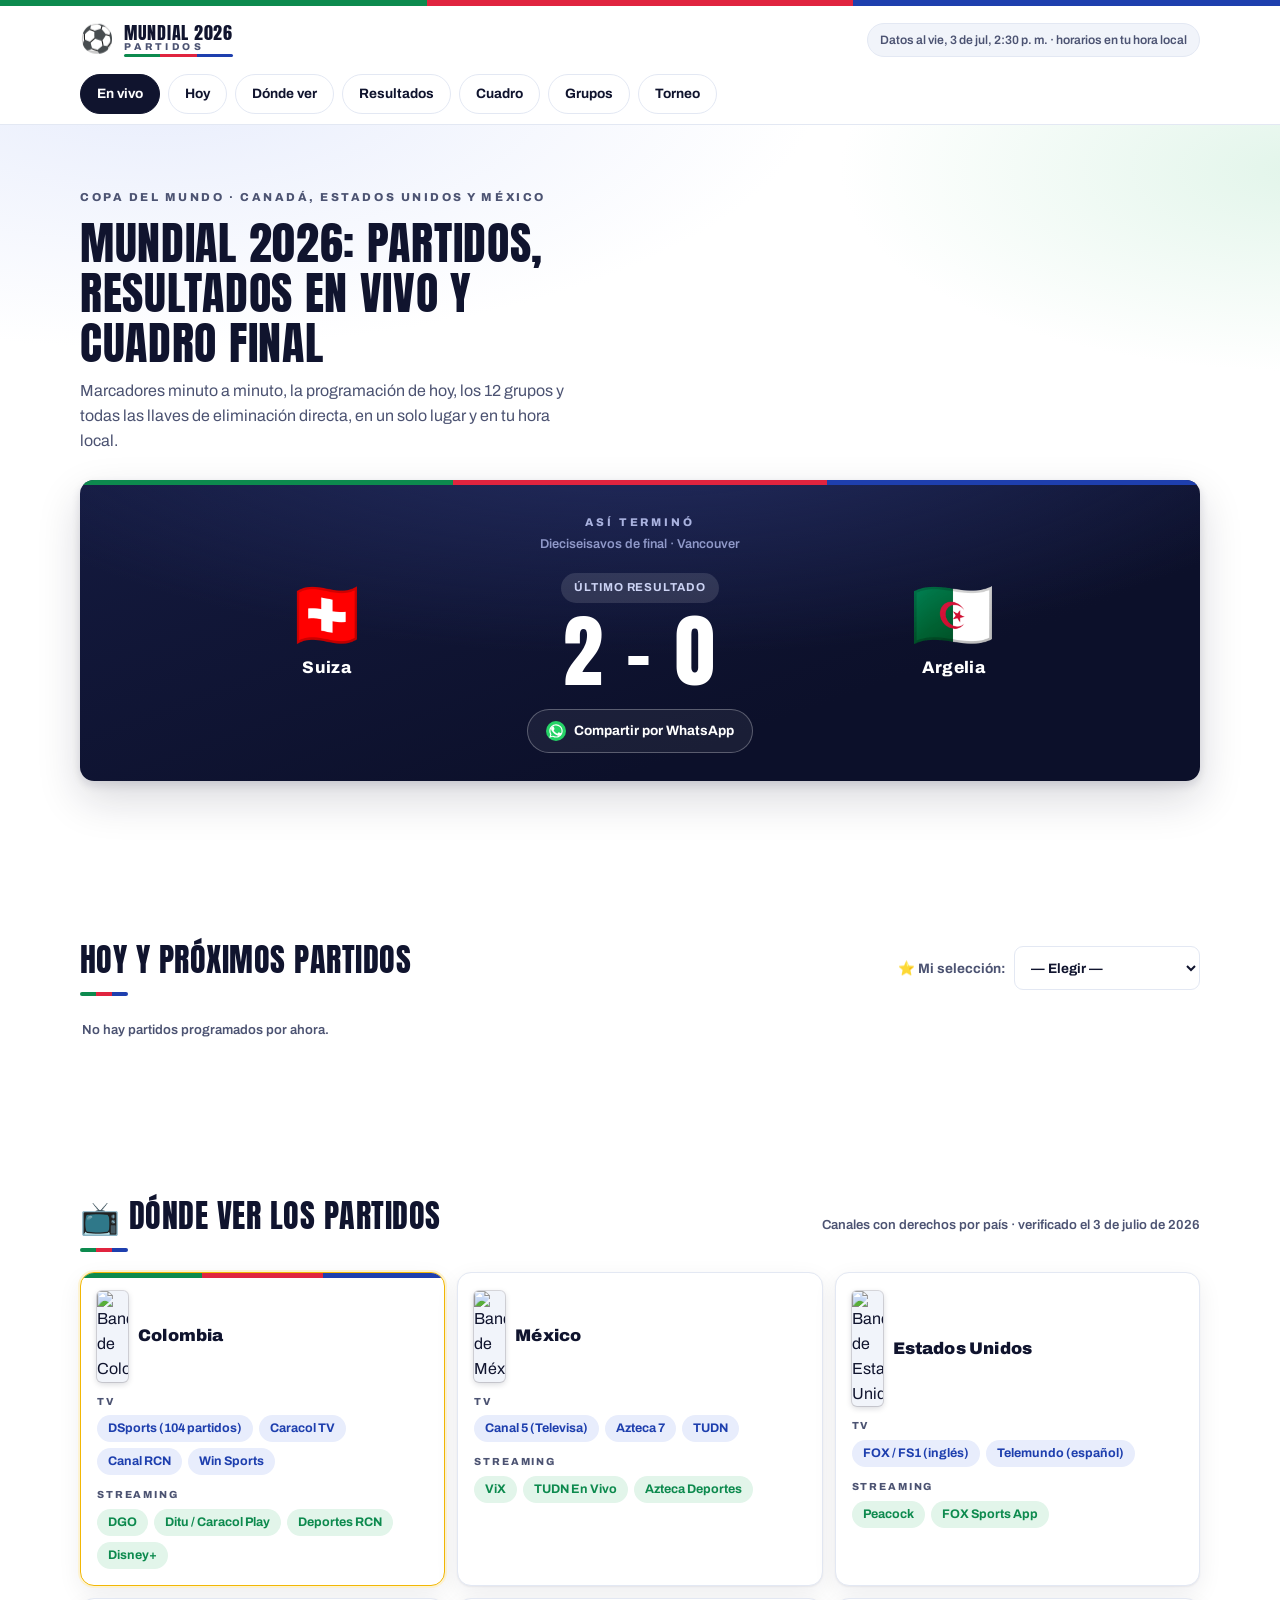
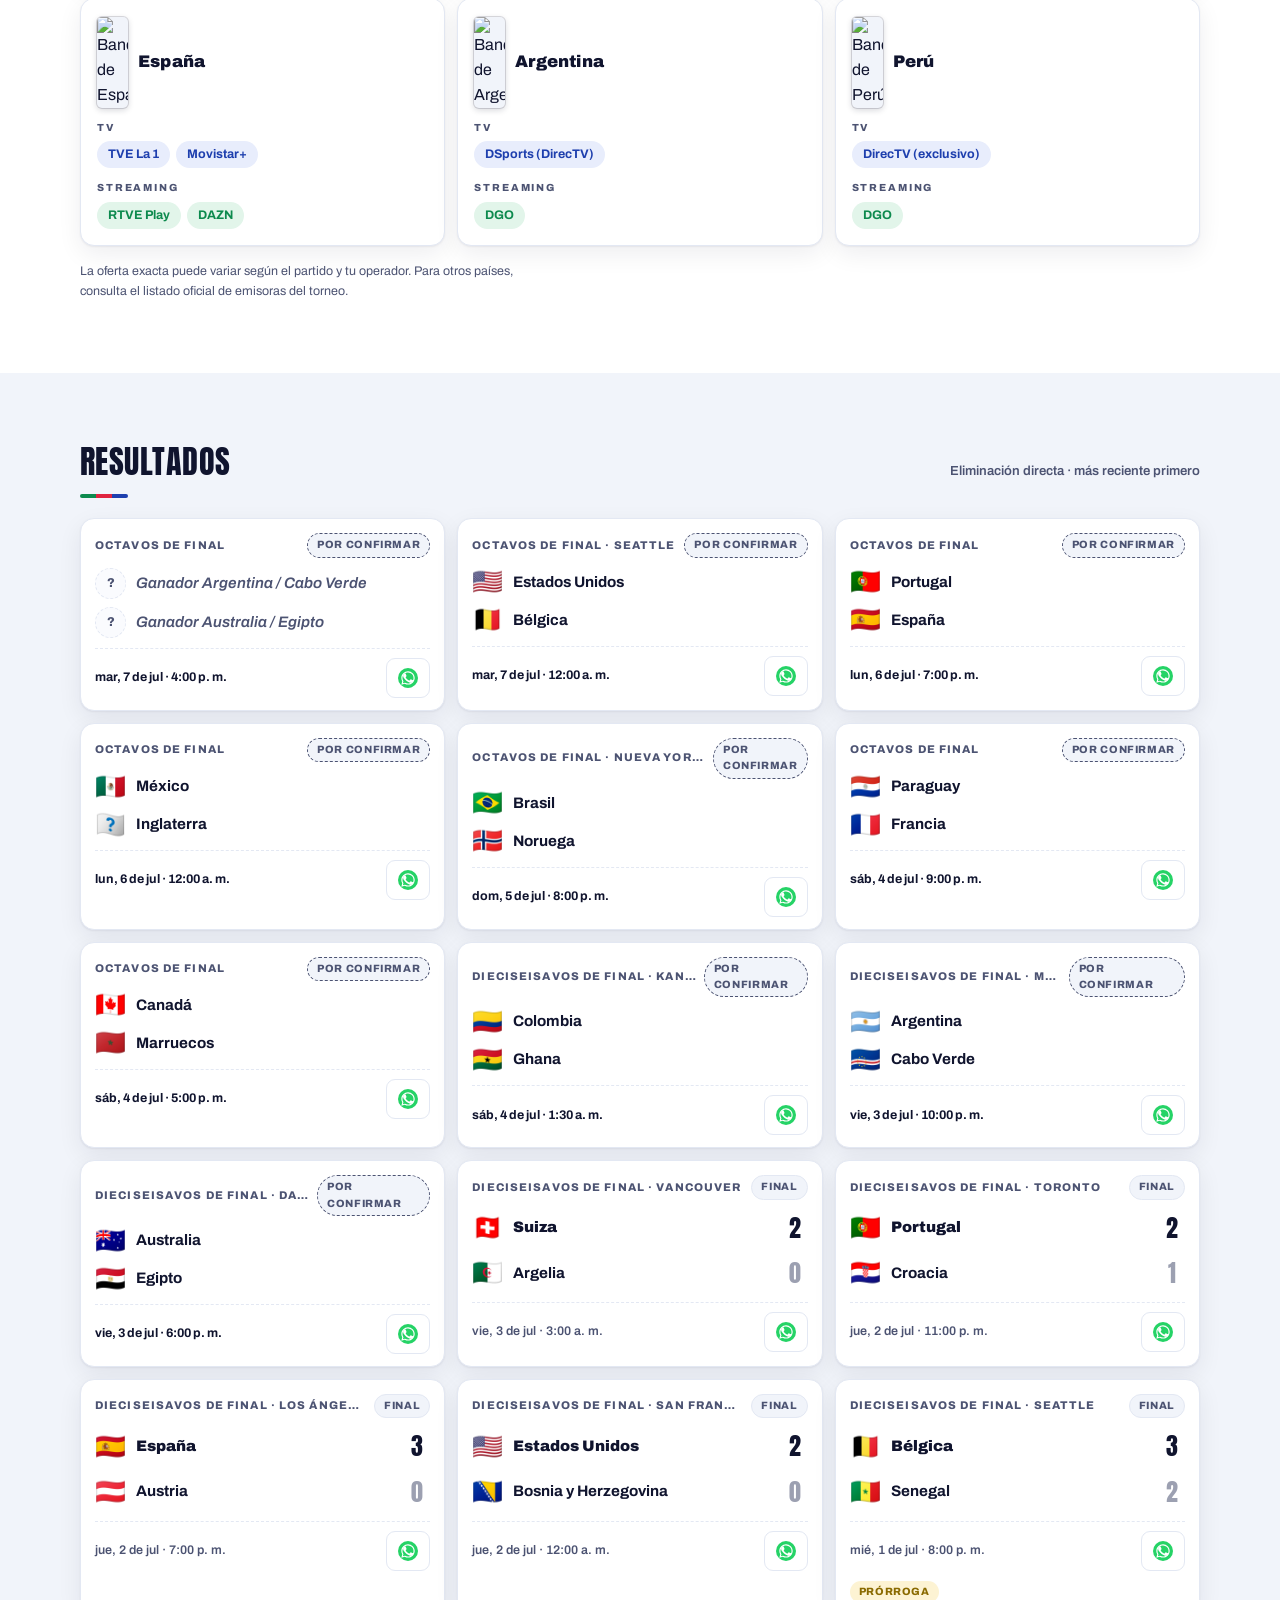
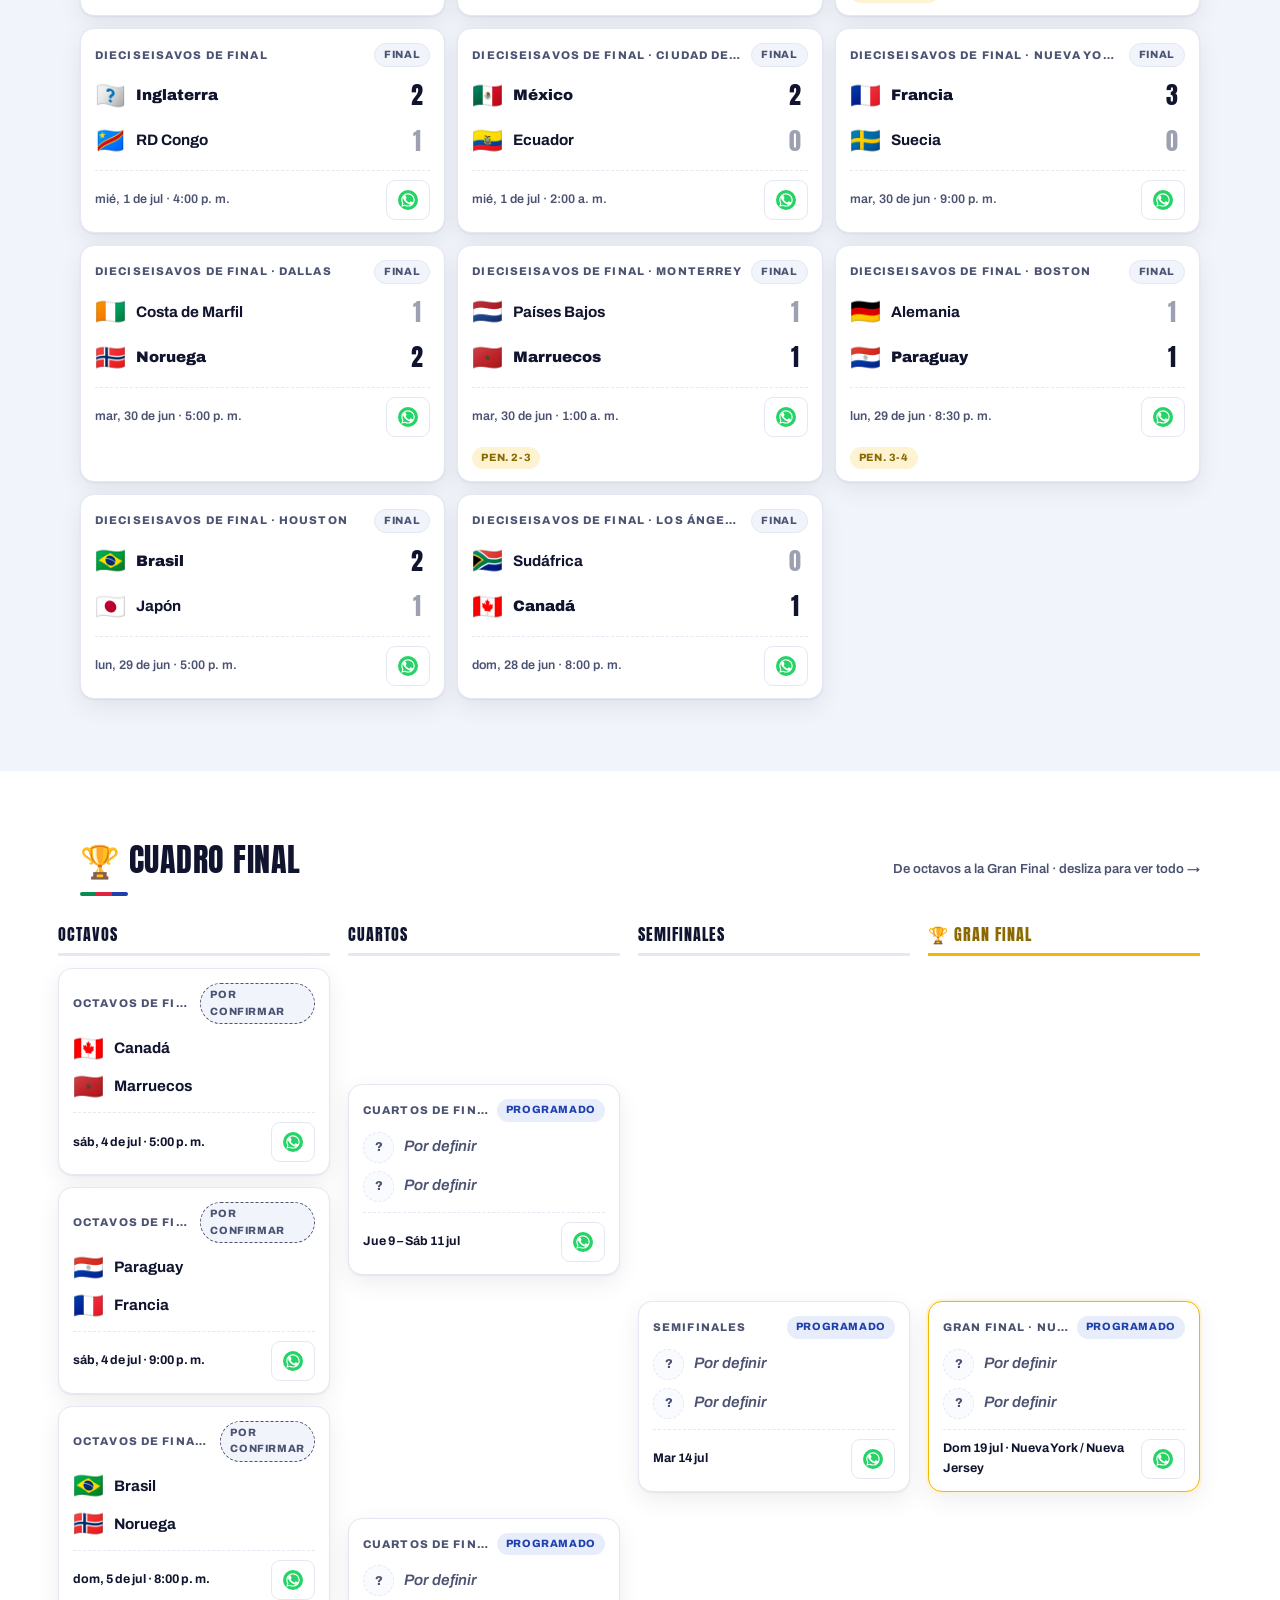
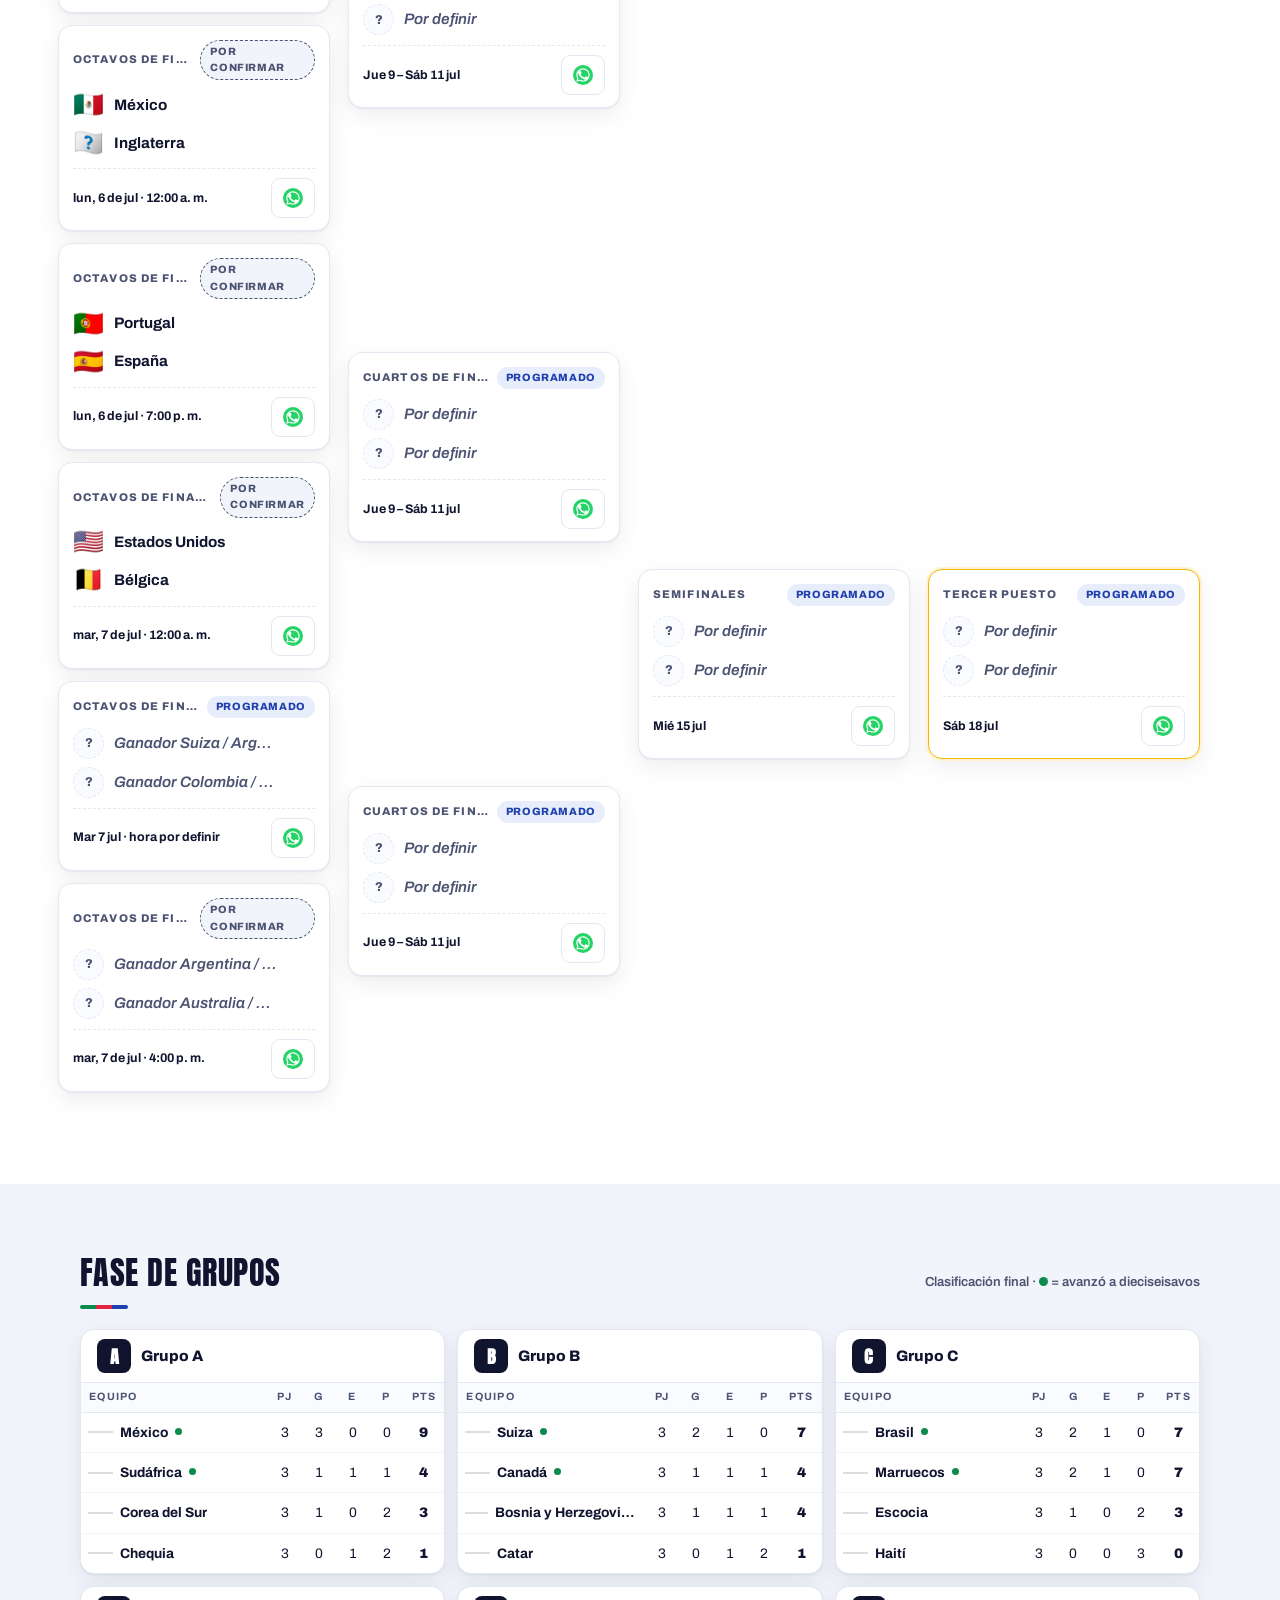
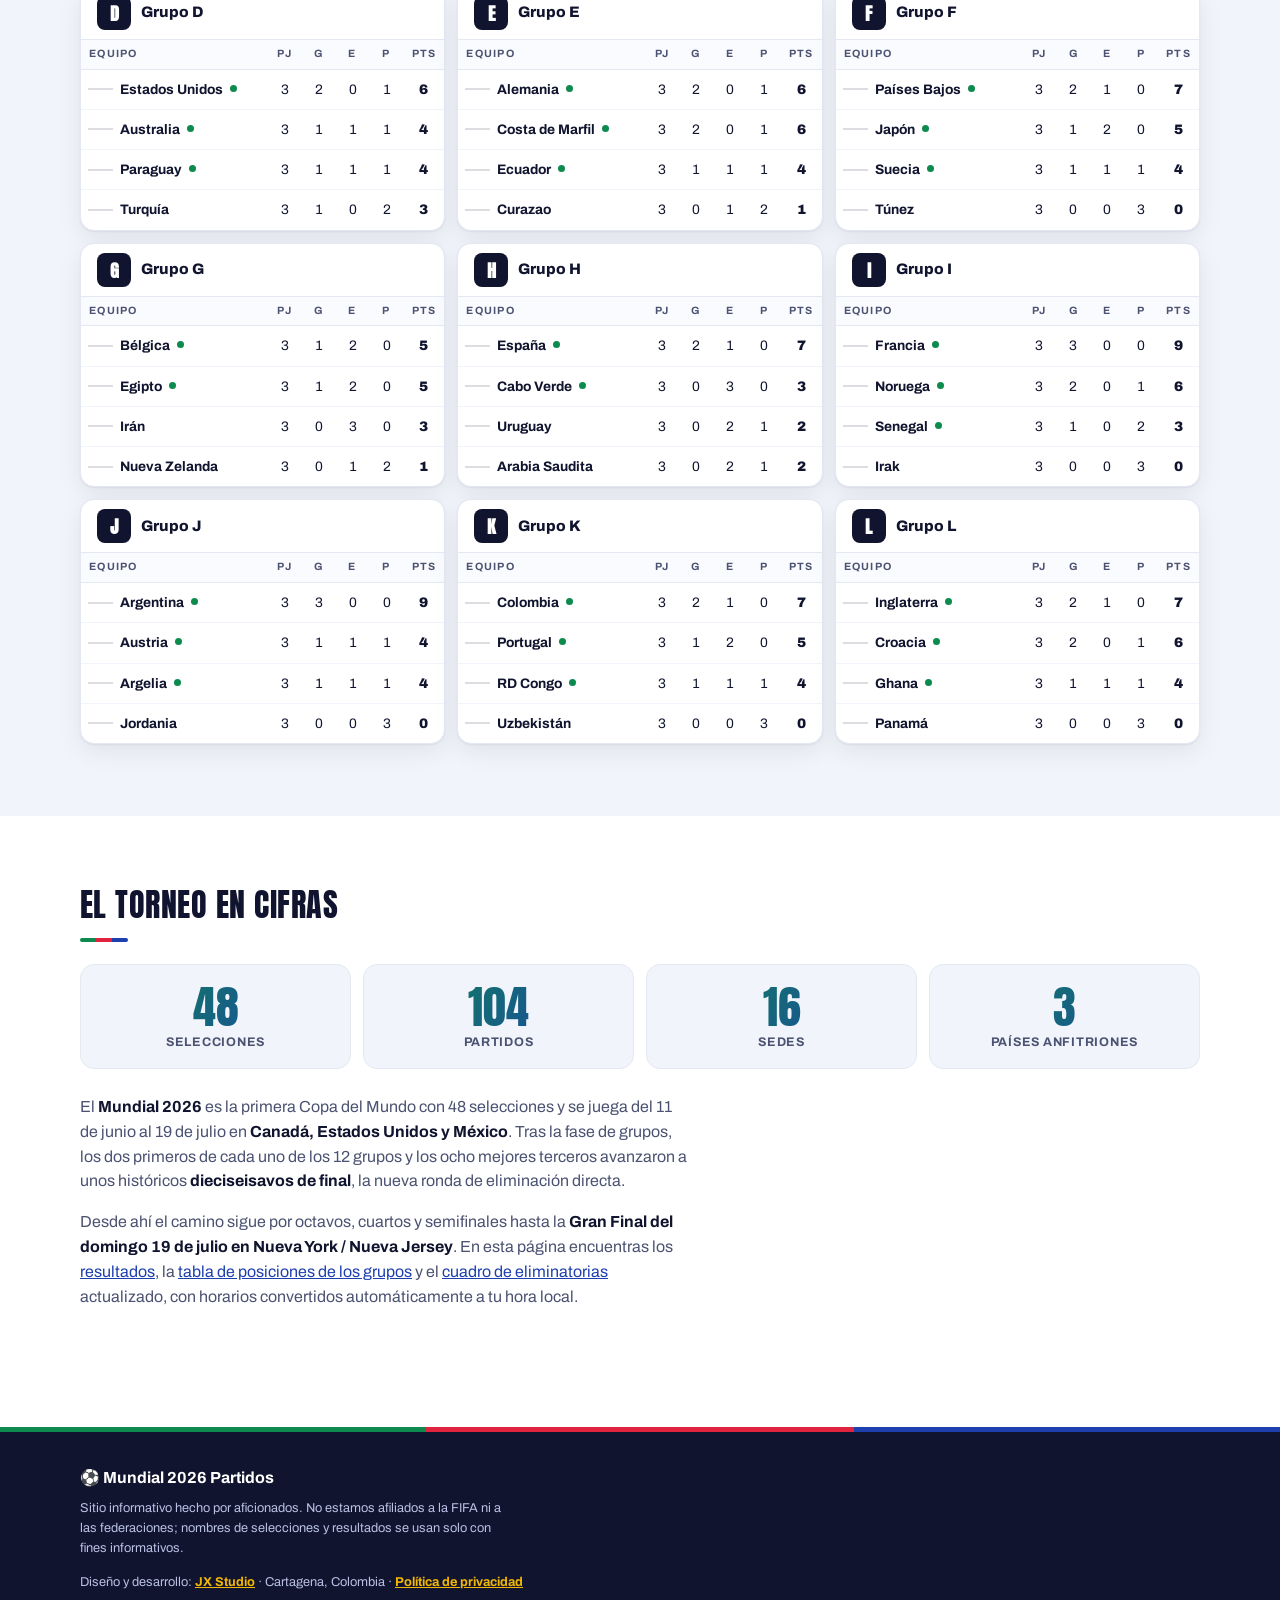
==== commit c4d1d490: "Reorganizar en carpetas, corregir Function y dominio, mejorar iconos y compartir - Mover CSS/JS/imag" ====
--- a/index.html
+++ b/index.html
@@ -10,8 +10,7 @@
   <meta name="keywords" content="mundial 2026, partidos mundial 2026, resultados mundial 2026, mundial 2026 en vivo, dónde ver mundial 2026, marcadores mundial, grupos mundial 2026, cuadro mundial 2026, copa del mundo 2026, octavos de final mundial, fixture mundial 2026, mundial 2026 canales">
   <meta name="author" content="JX Studio">
   <meta name="robots" content="index, follow, max-image-preview:large">
-  <!-- CAMBIAR cuando tengas tu dominio final (o tu subdominio .pages.dev real) -->
-  <link rel="canonical" href="https://mundial2026-partidos.pages.dev/">
+  <link rel="canonical" href="https://partidosdelmundial2026.pages.dev/">
   <meta name="theme-color" content="#10142e">
 
   <!-- ============ OPEN GRAPH (Facebook / WhatsApp) ============ -->
@@ -19,8 +18,8 @@
   <meta property="og:site_name" content="Mundial 2026 Partidos">
   <meta property="og:title" content="Mundial 2026 Partidos — Resultados en vivo y cuadro final">
   <meta property="og:description" content="Marcadores en vivo, partidos de hoy, grupos y el cuadro completo de eliminatorias del Mundial 2026 en Canadá, Estados Unidos y México.">
-  <meta property="og:url" content="https://mundial2026-partidos.pages.dev/">
-  <meta property="og:image" content="https://mundial2026-partidos.pages.dev/img/og-image.png">
+  <meta property="og:url" content="https://partidosdelmundial2026.pages.dev/">
+  <meta property="og:image" content="https://partidosdelmundial2026.pages.dev/img/og-image.png">
   <meta property="og:image:width" content="1200">
   <meta property="og:image:height" content="630">
   <meta property="og:locale" content="es_CO">
@@ -29,7 +28,7 @@
   <meta name="twitter:card" content="summary_large_image">
   <meta name="twitter:title" content="Mundial 2026 Partidos — Resultados en vivo">
   <meta name="twitter:description" content="Partidos de hoy, marcadores en vivo, grupos y cuadro final del Mundial 2026.">
-  <meta name="twitter:image" content="https://mundial2026-partidos.pages.dev/img/og-image.png">
+  <meta name="twitter:image" content="https://partidosdelmundial2026.pages.dev/img/og-image.png">
 
   <!-- ============ FAVICONS E ÍCONOS ============ -->
   <link rel="icon" href="/img/favicon.ico" sizes="32x32">
@@ -59,7 +58,7 @@
     "@context": "https://schema.org",
     "@type": "WebSite",
     "name": "Mundial 2026 Partidos",
-    "url": "https://mundial2026-partidos.pages.dev/",
+    "url": "https://partidosdelmundial2026.pages.dev/",
     "description": "Resultados en vivo, partidos, grupos y cuadro final del Mundial 2026.",
     "inLanguage": "es"
   }
@@ -204,7 +203,7 @@
     <section id="cuadro" class="seccion">
       <div class="contenedor">
         <div class="seccion-cab">
-          <h2>Cuadro final</h2>
+          <h2>🏆 Cuadro final</h2>
           <p class="seccion-nota">De octavos a la Gran Final · desliza para ver todo →</p>
         </div>
       </div>
--- a/css/styles.css
+++ b/css/styles.css
@@ -845,6 +845,26 @@
 .bandera-emoji.b-md { font-size: 1.55rem; }
 .bandera-emoji.b-xl { font-size: clamp(2.6rem, 9vw, 4.2rem); }
 
+/* Equipo aún no definido (depende de una ronda anterior sin jugar) */
+.bandera-tbd {
+  display: inline-flex;
+  align-items: center;
+  justify-content: center;
+  flex-shrink: 0;
+  border: 1.5px dashed var(--linea);
+  border-radius: 50%;
+  background: var(--marfil);
+  color: var(--tinta-suave);
+  font-weight: 800;
+}
+.bandera-tbd.b-sm { width: 23px; height: 23px; font-size: .68rem; }
+.bandera-tbd.b-md { width: 31px; height: 31px; font-size: .8rem; }
+.bandera-tbd.b-xl {
+  width: clamp(58px, 10vw, 82px);
+  height: clamp(58px, 10vw, 82px);
+  font-size: clamp(1.4rem, 4vw, 2rem);
+}
+
 .m-bandera, .cp-bandera, .band { display: inline-flex; align-items: center; }
 
 /* ============================================================
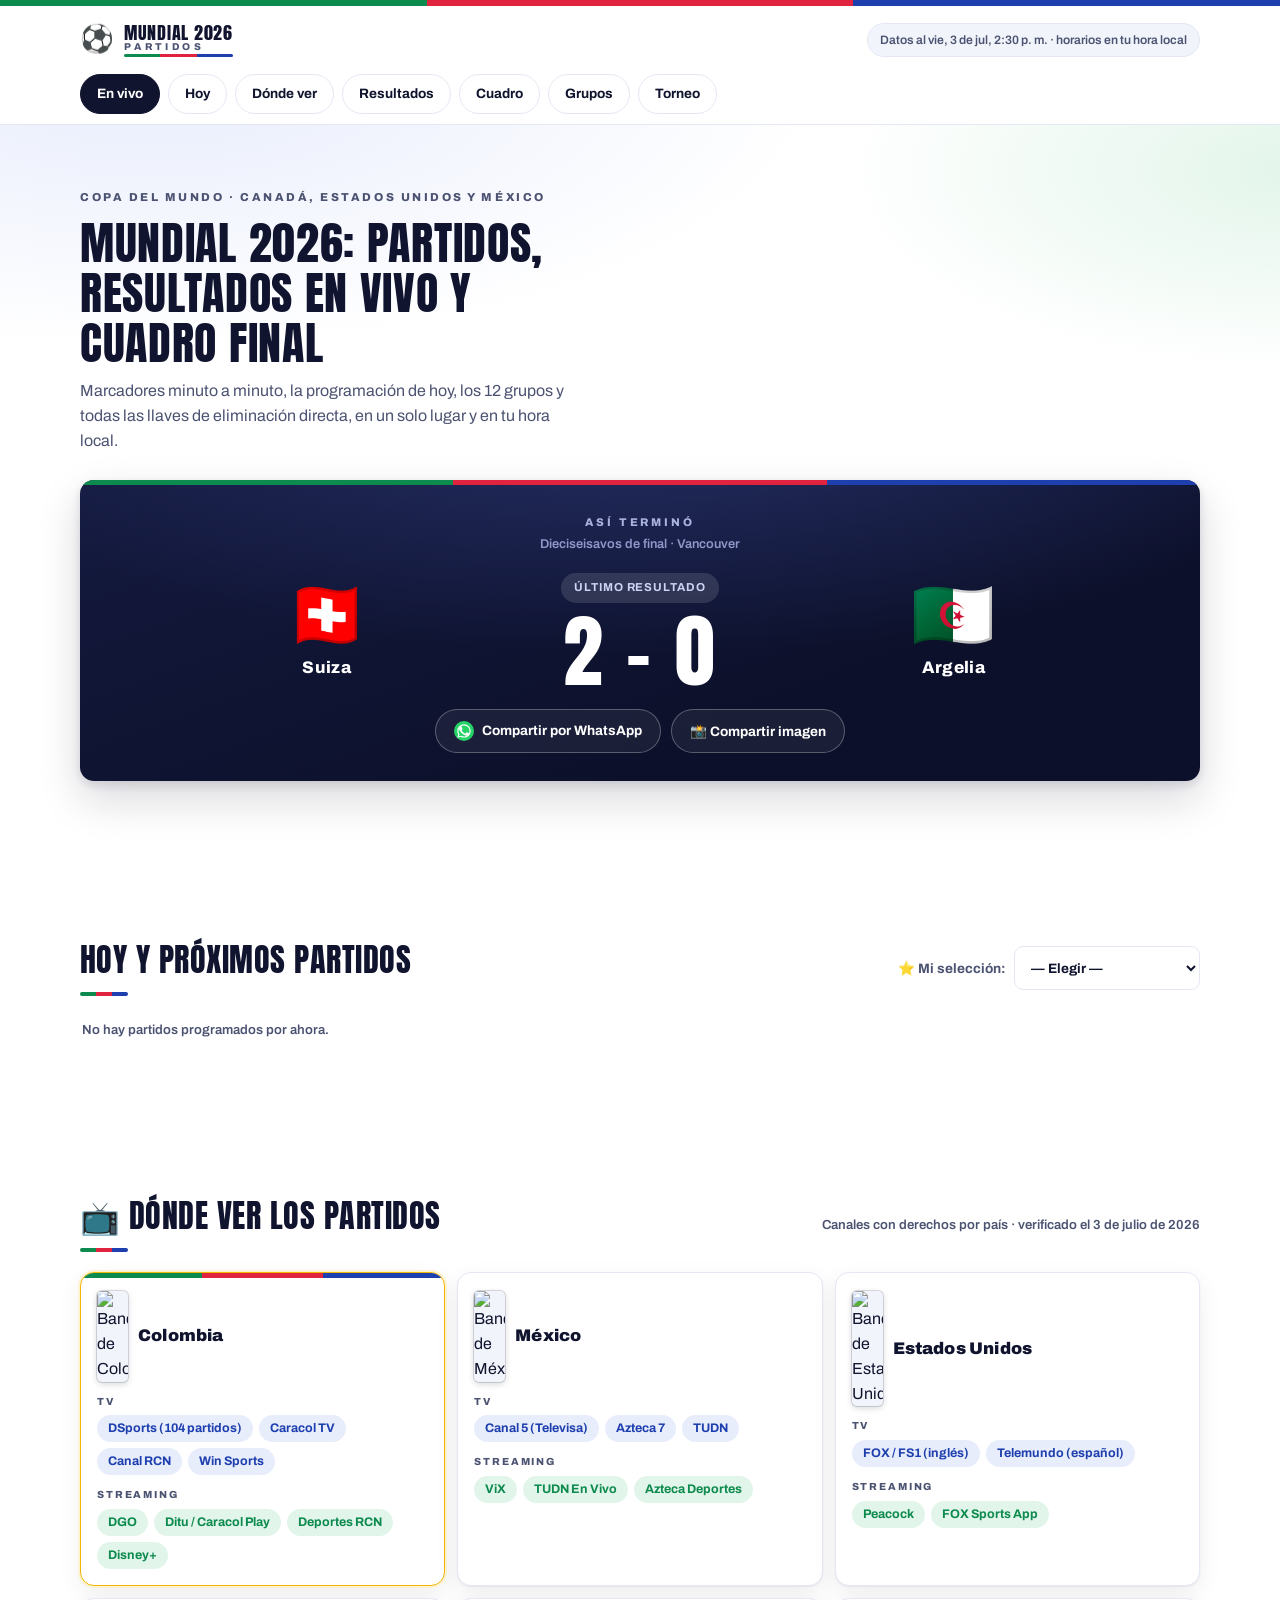
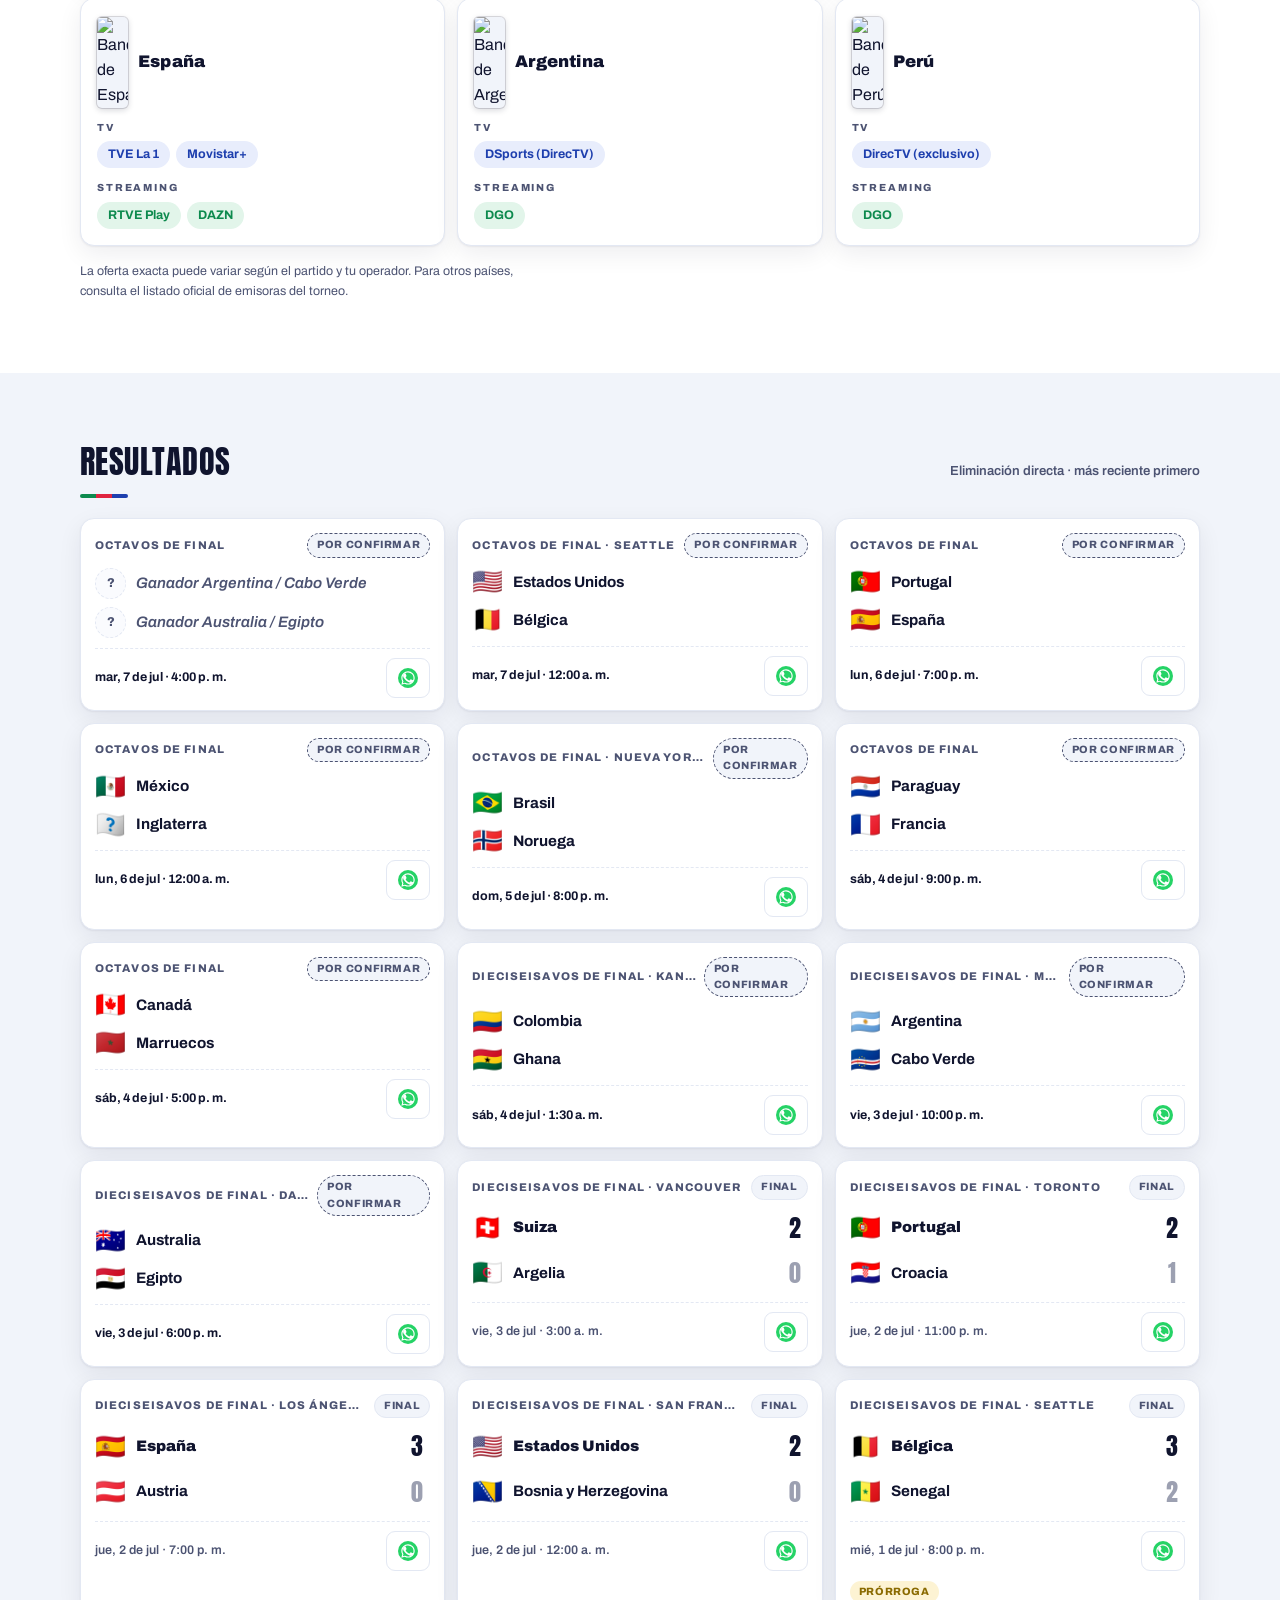
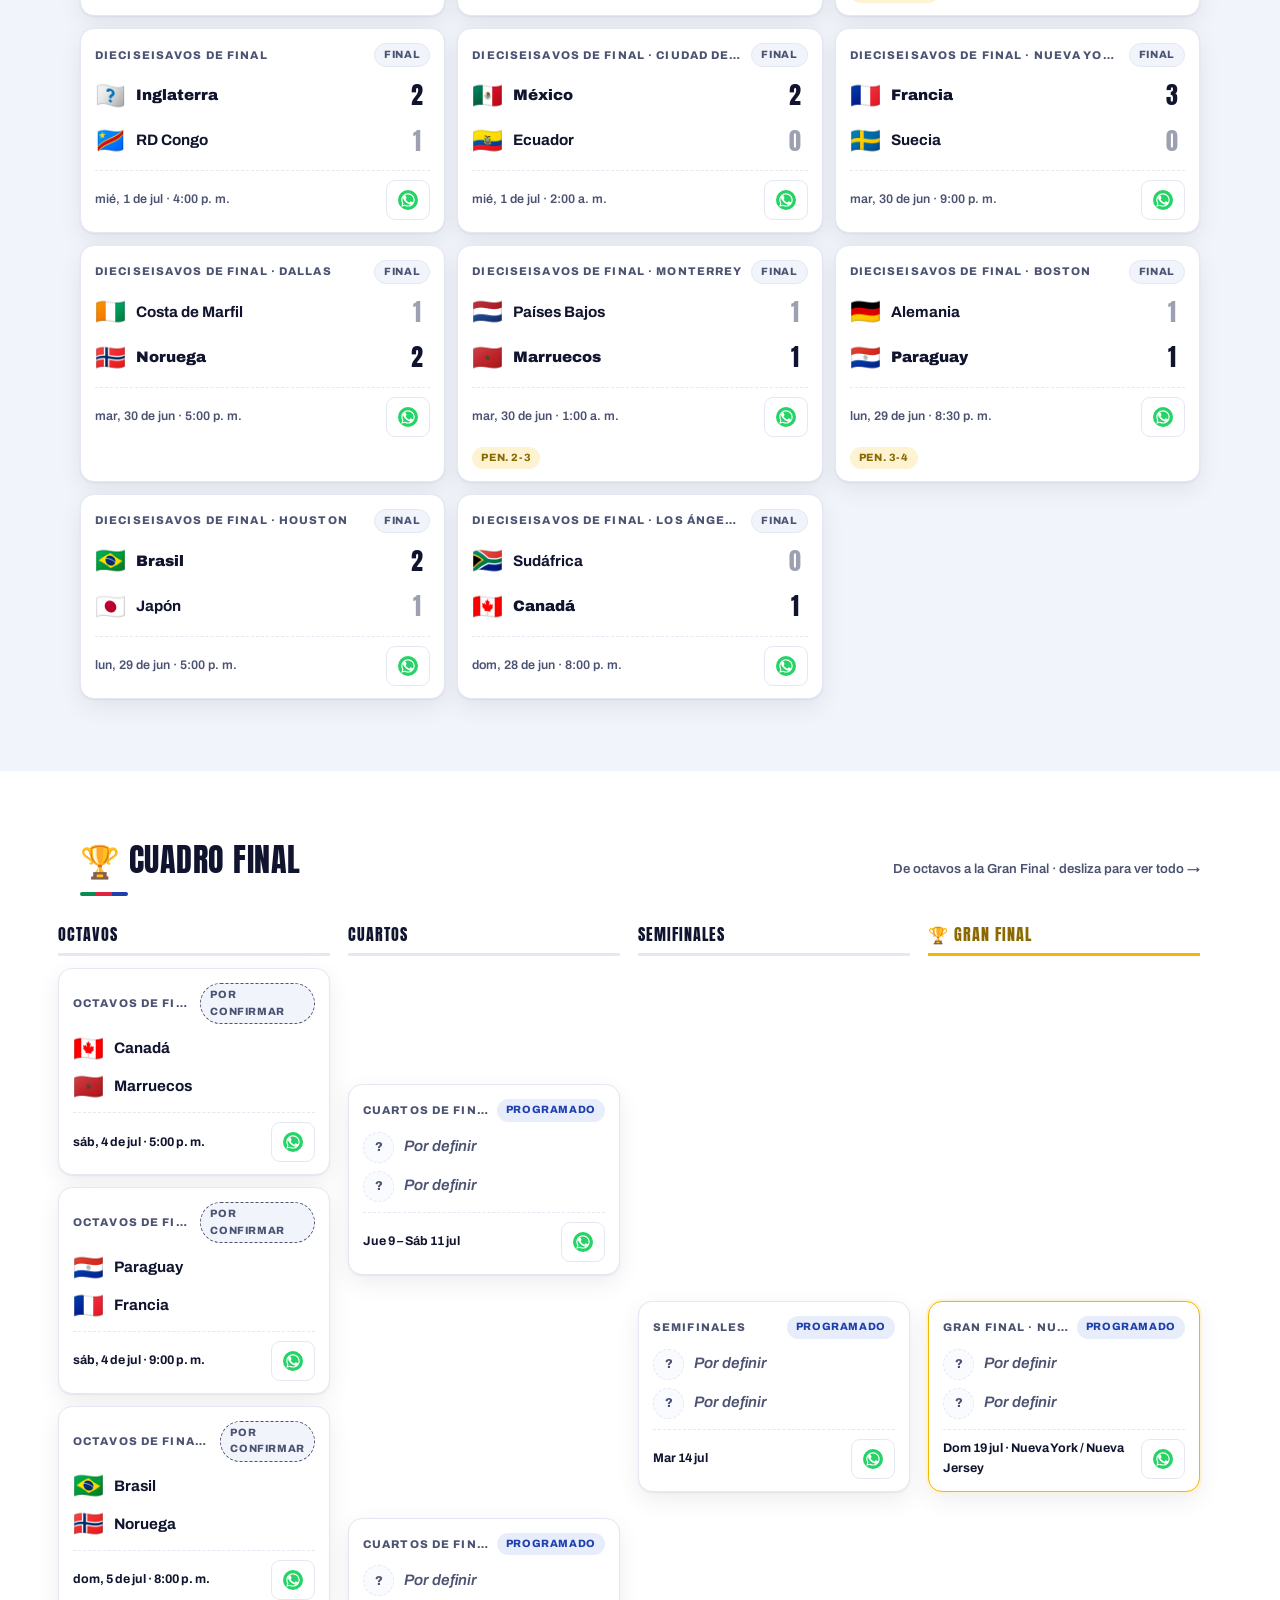
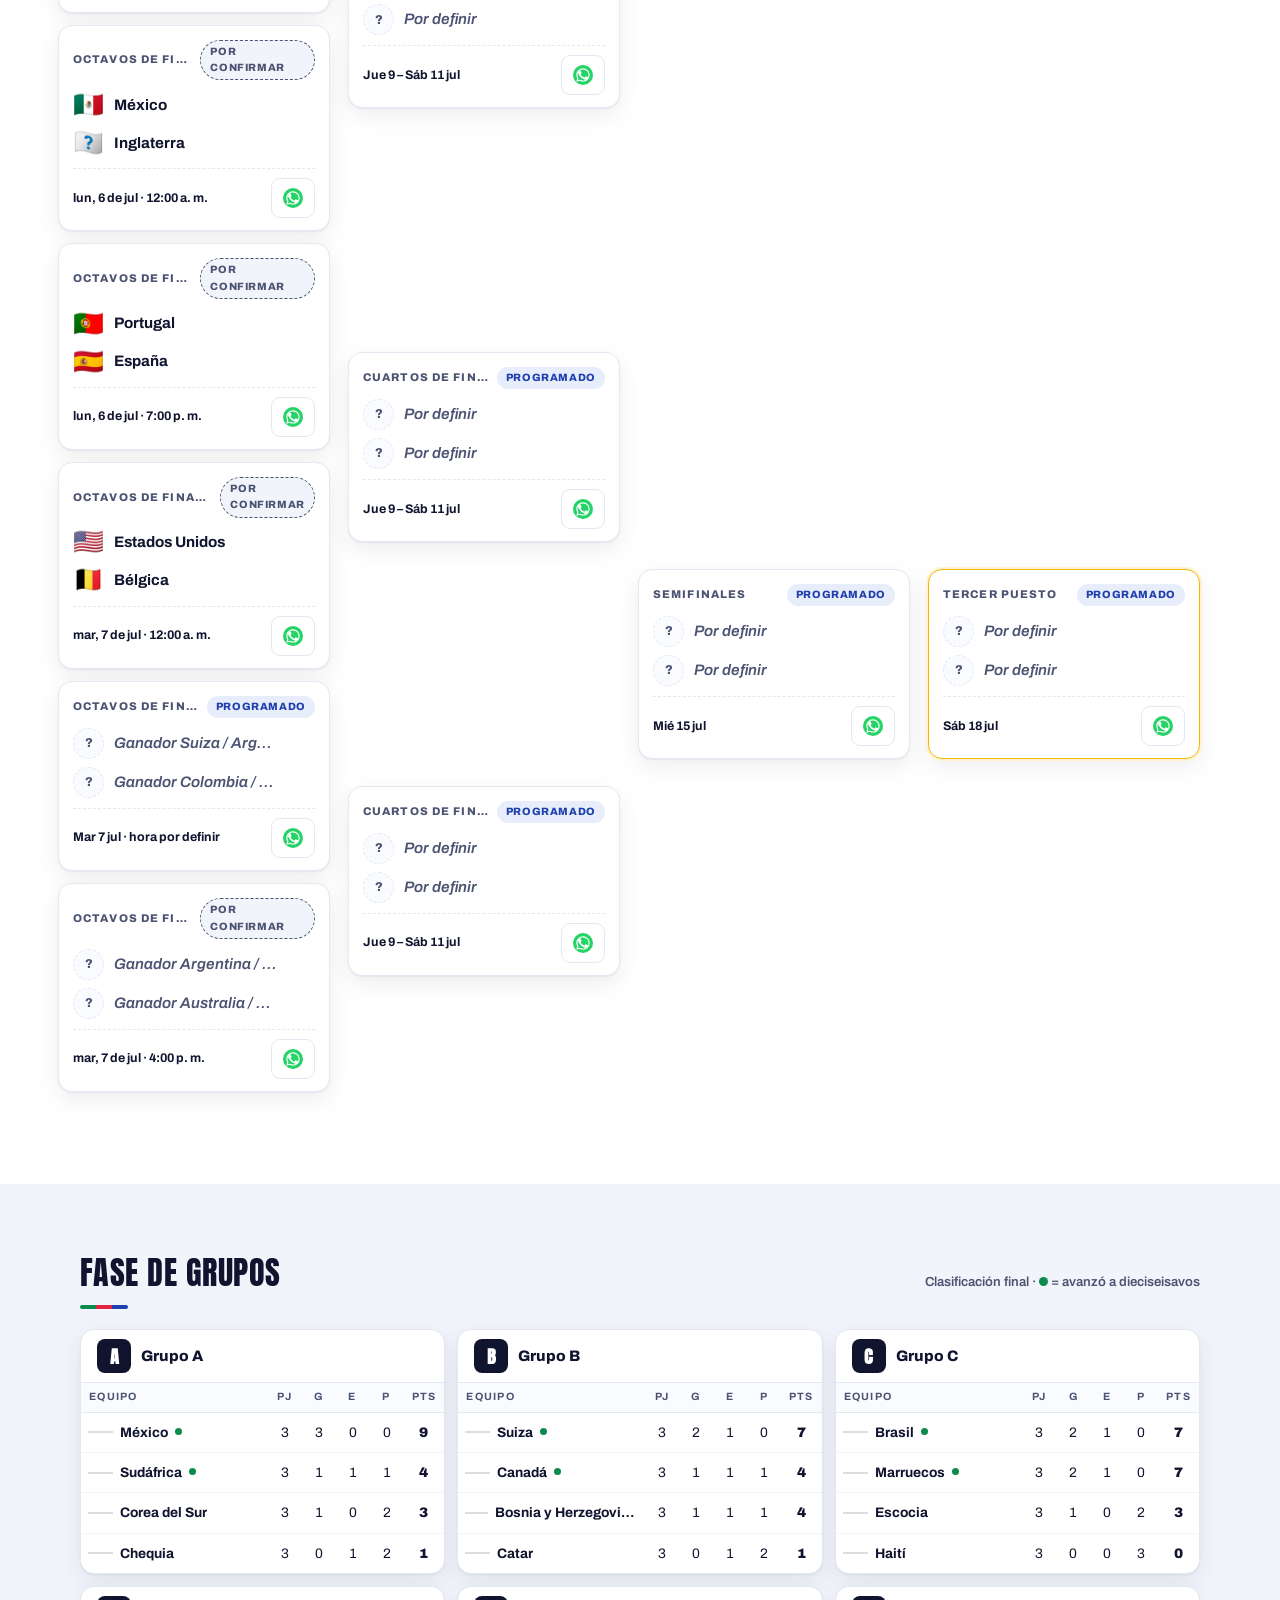
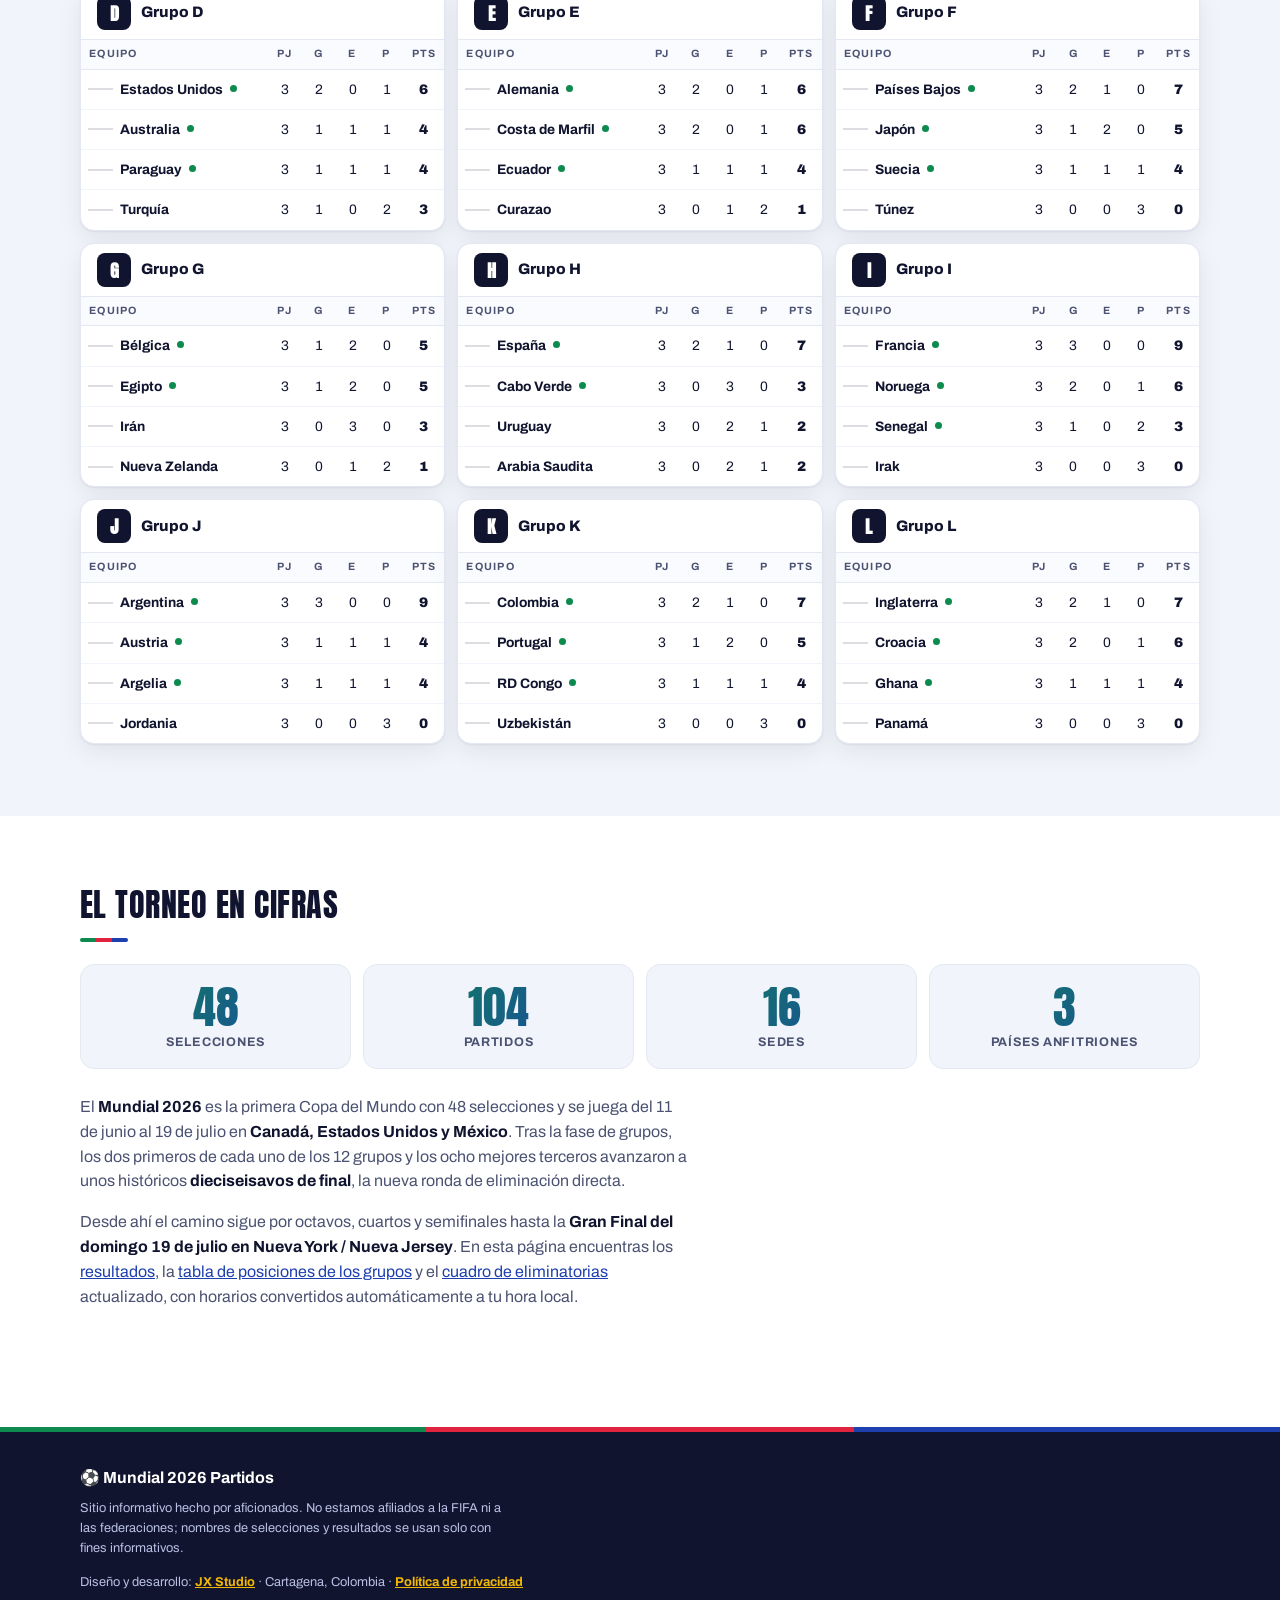
==== commit 4199aa10: "Agregar calendario, cuenta regresiva final, compartir imagen, modo oscuro y push de goles - Boton "a" ====
--- a/index.html
+++ b/index.html
@@ -5,9 +5,9 @@
   <meta name="viewport" content="width=device-width, initial-scale=1.0, viewport-fit=cover">
 
   <!-- ============ SEO PRINCIPAL ============ -->
-  <title>Mundial 2026 Partidos — Resultados en vivo, marcadores, grupos y cuadro final</title>
-  <meta name="description" content="Sigue el Mundial 2026 en vivo: partidos de hoy, resultados y marcadores minuto a minuto, tabla de posiciones de los 12 grupos, cuadro final completo y dónde ver cada partido por TV y streaming en Colombia, México, España y más.">
-  <meta name="keywords" content="mundial 2026, partidos mundial 2026, resultados mundial 2026, mundial 2026 en vivo, dónde ver mundial 2026, marcadores mundial, grupos mundial 2026, cuadro mundial 2026, copa del mundo 2026, octavos de final mundial, fixture mundial 2026, mundial 2026 canales">
+  <title>Partidos Copa del Mundo 2026 — Información, Resultados en Vivo y Cuadro Final</title>
+  <meta name="description" content="Toda la información de los partidos de la Copa del Mundo 2026: resultados en vivo, marcadores minuto a minuto, grupos, cuadro final y dónde ver cada partido.">
+  <meta name="keywords" content="partidos copa del mundo 2026, copa del mundo 2026 informacion, mundial 2026, partidos mundial 2026, resultados mundial 2026, mundial 2026 en vivo, dónde ver mundial 2026, marcadores mundial, grupos mundial 2026, cuadro mundial 2026, octavos de final mundial, fixture mundial 2026, mundial 2026 canales">
   <meta name="author" content="JX Studio">
   <meta name="robots" content="index, follow, max-image-preview:large">
   <link rel="canonical" href="https://partidosdelmundial2026.pages.dev/">
@@ -16,8 +16,8 @@
   <!-- ============ OPEN GRAPH (Facebook / WhatsApp) ============ -->
   <meta property="og:type" content="website">
   <meta property="og:site_name" content="Mundial 2026 Partidos">
-  <meta property="og:title" content="Mundial 2026 Partidos — Resultados en vivo y cuadro final">
-  <meta property="og:description" content="Marcadores en vivo, partidos de hoy, grupos y el cuadro completo de eliminatorias del Mundial 2026 en Canadá, Estados Unidos y México.">
+  <meta property="og:title" content="Partidos Copa del Mundo 2026 — Información y Resultados en Vivo">
+  <meta property="og:description" content="Toda la información de los partidos de la Copa del Mundo 2026: marcadores en vivo, resultados, grupos y el cuadro completo de eliminatorias en Canadá, Estados Unidos y México.">
   <meta property="og:url" content="https://partidosdelmundial2026.pages.dev/">
   <meta property="og:image" content="https://partidosdelmundial2026.pages.dev/img/og-image.png">
   <meta property="og:image:width" content="1200">
@@ -26,8 +26,8 @@
 
   <!-- ============ TWITTER / X CARD ============ -->
   <meta name="twitter:card" content="summary_large_image">
-  <meta name="twitter:title" content="Mundial 2026 Partidos — Resultados en vivo">
-  <meta name="twitter:description" content="Partidos de hoy, marcadores en vivo, grupos y cuadro final del Mundial 2026.">
+  <meta name="twitter:title" content="Partidos Copa del Mundo 2026 — Información y Resultados en Vivo">
+  <meta name="twitter:description" content="Toda la información: partidos de hoy, marcadores en vivo, grupos y cuadro final de la Copa del Mundo 2026.">
   <meta name="twitter:image" content="https://partidosdelmundial2026.pages.dev/img/og-image.png">
 
   <!-- ============ FAVICONS E ÍCONOS ============ -->
@@ -52,6 +52,21 @@
   <script async src="https://pagead2.googlesyndication.com/pagead/js/adsbygoogle.js?client=ca-pub-XXXXXXXXXXXXXXXX" crossorigin="anonymous"></script>
   -->
 
+  <!-- ============ ONESIGNAL — NOTIFICACIONES PUSH DE GOLES (desactivado) ============
+  Cuando tengas tu cuenta de OneSignal:
+  1. Reemplaza TU_ONESIGNAL_APP_ID por tu App ID real (OneSignal → Settings → Keys & IDs).
+  2. Descomenta el script de abajo.
+  3. Despliega también el worker de /worker-goles (ver README.md § Notificaciones push
+     de goles) — sin eso, la gente se suscribe pero nunca le llega ningún aviso.
+  <script src="https://cdn.onesignal.com/sdks/web/v16/OneSignalSDK.page.js" defer></script>
+  <script>
+    window.OneSignalDeferred = window.OneSignalDeferred || [];
+    OneSignalDeferred.push(async function (OneSignal) {
+      await OneSignal.init({ appId: "TU_ONESIGNAL_APP_ID" });
+    });
+  </script>
+  -->
+
   <!-- ============ DATOS ESTRUCTURADOS (JSON-LD) ============ -->
   <script type="application/ld+json">
   {
@@ -59,7 +74,7 @@
     "@type": "WebSite",
     "name": "Mundial 2026 Partidos",
     "url": "https://partidosdelmundial2026.pages.dev/",
-    "description": "Resultados en vivo, partidos, grupos y cuadro final del Mundial 2026.",
+    "description": "Toda la información de los partidos de la Copa del Mundo 2026: resultados en vivo, grupos y cuadro final.",
     "inLanguage": "es"
   }
   </script>
@@ -275,6 +290,10 @@
   <footer class="pie">
     <div class="contenedor">
       <p class="pie-marca">⚽ <strong>Mundial 2026 Partidos</strong></p>
+      <div id="pie-cuenta-final" class="pie-cuenta-final" hidden>
+        <span class="pie-cuenta-etq">🏆 Faltan para la Gran Final</span>
+        <span class="pie-cuenta-num" data-cd=""></span>
+      </div>
       <p class="pie-nota">
         Sitio informativo hecho por aficionados. No estamos afiliados a la FIFA ni a las federaciones;
         nombres de selecciones y resultados se usan solo con fines informativos.
--- a/css/styles.css
+++ b/css/styles.css
@@ -37,6 +37,11 @@
       var(--verde) 0 33.33%,
       var(--rojo) 33.33% 66.66%,
       var(--azul) 66.66% 100%);
+
+  /* Fijos: NO cambian con el tema. Para elementos que deben verse siempre
+     oscuros (héroe, footer, toast) porque su texto ya asume ese fondo. */
+  --tinta-fija:  #10142e;
+  --blanco-fijo: #ffffff;
 }
 
 /* ---------- Reset básico ---------- */
@@ -251,7 +256,7 @@
   background:
     radial-gradient(120% 160% at 50% -30%, #263066 0%, transparent 55%),
     linear-gradient(160deg, #141a3f 0%, #0c102a 70%);
-  color: var(--blanco);
+  color: var(--blanco-fijo);
   box-shadow: var(--sombra-alta);
   padding: 26px 18px 22px;
   text-align: center;
@@ -363,12 +368,15 @@
   border: 1px solid rgba(255, 255, 255, .28);
   background: rgba(255, 255, 255, .06);
   color: #fff;
+  font-family: inherit;
   font-weight: 700;
   font-size: .85rem;
   text-decoration: none;
   cursor: pointer;
   transition: background .15s ease;
 }
+button.btn-ws { appearance: none; }
+button.btn-ws:disabled { opacity: .6; cursor: wait; }
 
 /* Icono real de WhatsApp (SVG inline) dentro de los botones de compartir */
 .icono-ws {
@@ -377,6 +385,14 @@
 }
 .icono-ws.ico-sm { width: 20px; height: 20px; }
 .icono-ws.ico-md { width: 20px; height: 20px; }
+
+.icono-cal {
+  flex-shrink: 0;
+  display: block;
+  color: currentColor;
+}
+.icono-cal.ico-sm { width: 18px; height: 18px; }
+.icono-cal.ico-md { width: 20px; height: 20px; }
 
 /* Mini tarjetas bajo el héroe */
 .mini-grid {
@@ -721,7 +737,7 @@
    PIE
    ============================================================ */
 .pie {
-  background: var(--tinta);
+  background: var(--tinta-fija);
   color: #b9c0e4;
   padding: 34px 0 46px;
   margin-top: 30px;
@@ -734,6 +750,25 @@
 .pie-credito { font-size: .8rem; margin: 0; }
 .pie a { color: var(--oro); font-weight: 700; }
 
+.pie-cuenta-final[hidden] { display: none; }
+.pie-cuenta-final {
+  display: inline-flex;
+  align-items: center;
+  gap: 10px;
+  padding: 10px 16px;
+  margin: 0 0 18px;
+  border: 1px solid rgba(242, 183, 5, .35);
+  border-radius: 999px;
+  background: rgba(242, 183, 5, .08);
+}
+.pie-cuenta-etq { font-size: .72rem; letter-spacing: .08em; font-weight: 700; color: var(--oro); }
+.pie-cuenta-num {
+  font-family: var(--fuente-display);
+  font-size: 1.15rem;
+  letter-spacing: .04em;
+  color: #fff;
+}
+
 /* ============================================================
    TOAST (aviso de gol)
    ============================================================ */
@@ -742,7 +777,7 @@
   left: 50%;
   bottom: calc(18px + env(safe-area-inset-bottom));
   transform: translate(-50%, 20px);
-  background: var(--tinta);
+  background: var(--tinta-fija);
   color: #fff;
   font-weight: 800;
   padding: 13px 20px;
@@ -988,3 +1023,37 @@
   :root { --ancho-max: 1240px; }
   body { font-size: 17px; }
 }
+
+/* ============================================================
+   MODO OSCURO AUTOMÁTICO (según el sistema del usuario)
+   Va al final a propósito: para tokens sin variable (como el fondo
+   translúcido de .cabecera) necesita ganarle a la regla original por
+   orden en el archivo, no solo por el @media. El héroe, el footer y el
+   toast NO cambian aquí (ya usan --tinta-fija/--blanco-fijo a propósito,
+   son "el elemento firma") — todo lo demás se adapta redefiniendo los
+   mismos tokens que ya usa cada regla, sin duplicar CSS.
+   ============================================================ */
+@media (prefers-color-scheme: dark) {
+  :root {
+    --blanco: #0d1024;
+    --marfil: #12162e;
+    --niebla: #171b3c;
+    --linea:  #2a2f57;
+
+    --tinta:        #eef0fa;
+    --tinta-suave:  #9aa1c9;
+
+    --verde:        #34d399;
+    --verde-suave:  rgba(52, 211, 153, .16);
+    --rojo:         #f87171;
+    --rojo-suave:   rgba(248, 113, 113, .16);
+    --azul:         #7c9eff;
+    --azul-suave:   rgba(124, 158, 255, .18);
+    --oro-suave:    rgba(242, 183, 5, .16);
+
+    --sombra: 0 1px 2px rgba(0, 0, 0, .3), 0 8px 24px rgba(0, 0, 0, .35);
+    --sombra-alta: 0 4px 10px rgba(0, 0, 0, .35), 0 18px 44px rgba(0, 0, 0, .45);
+  }
+
+  .cabecera { background: rgba(13, 16, 36, .85); }
+}
